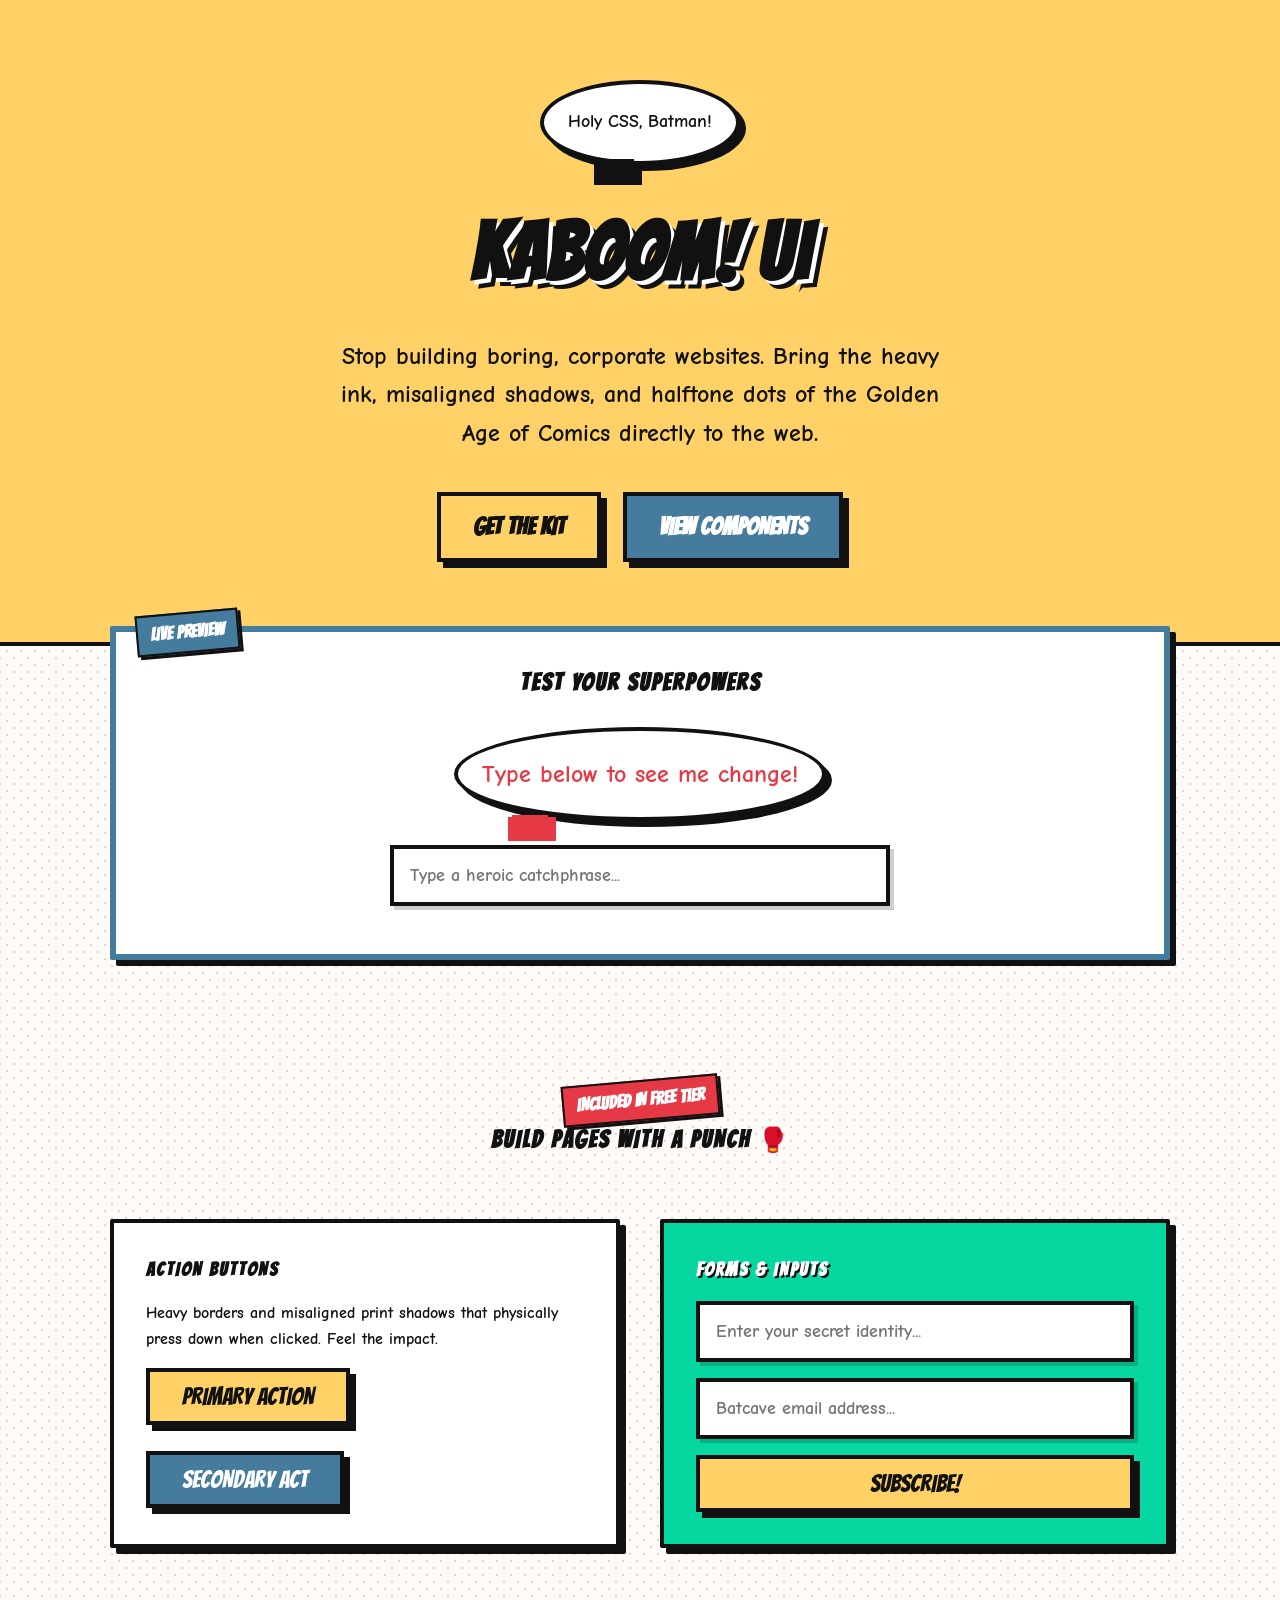
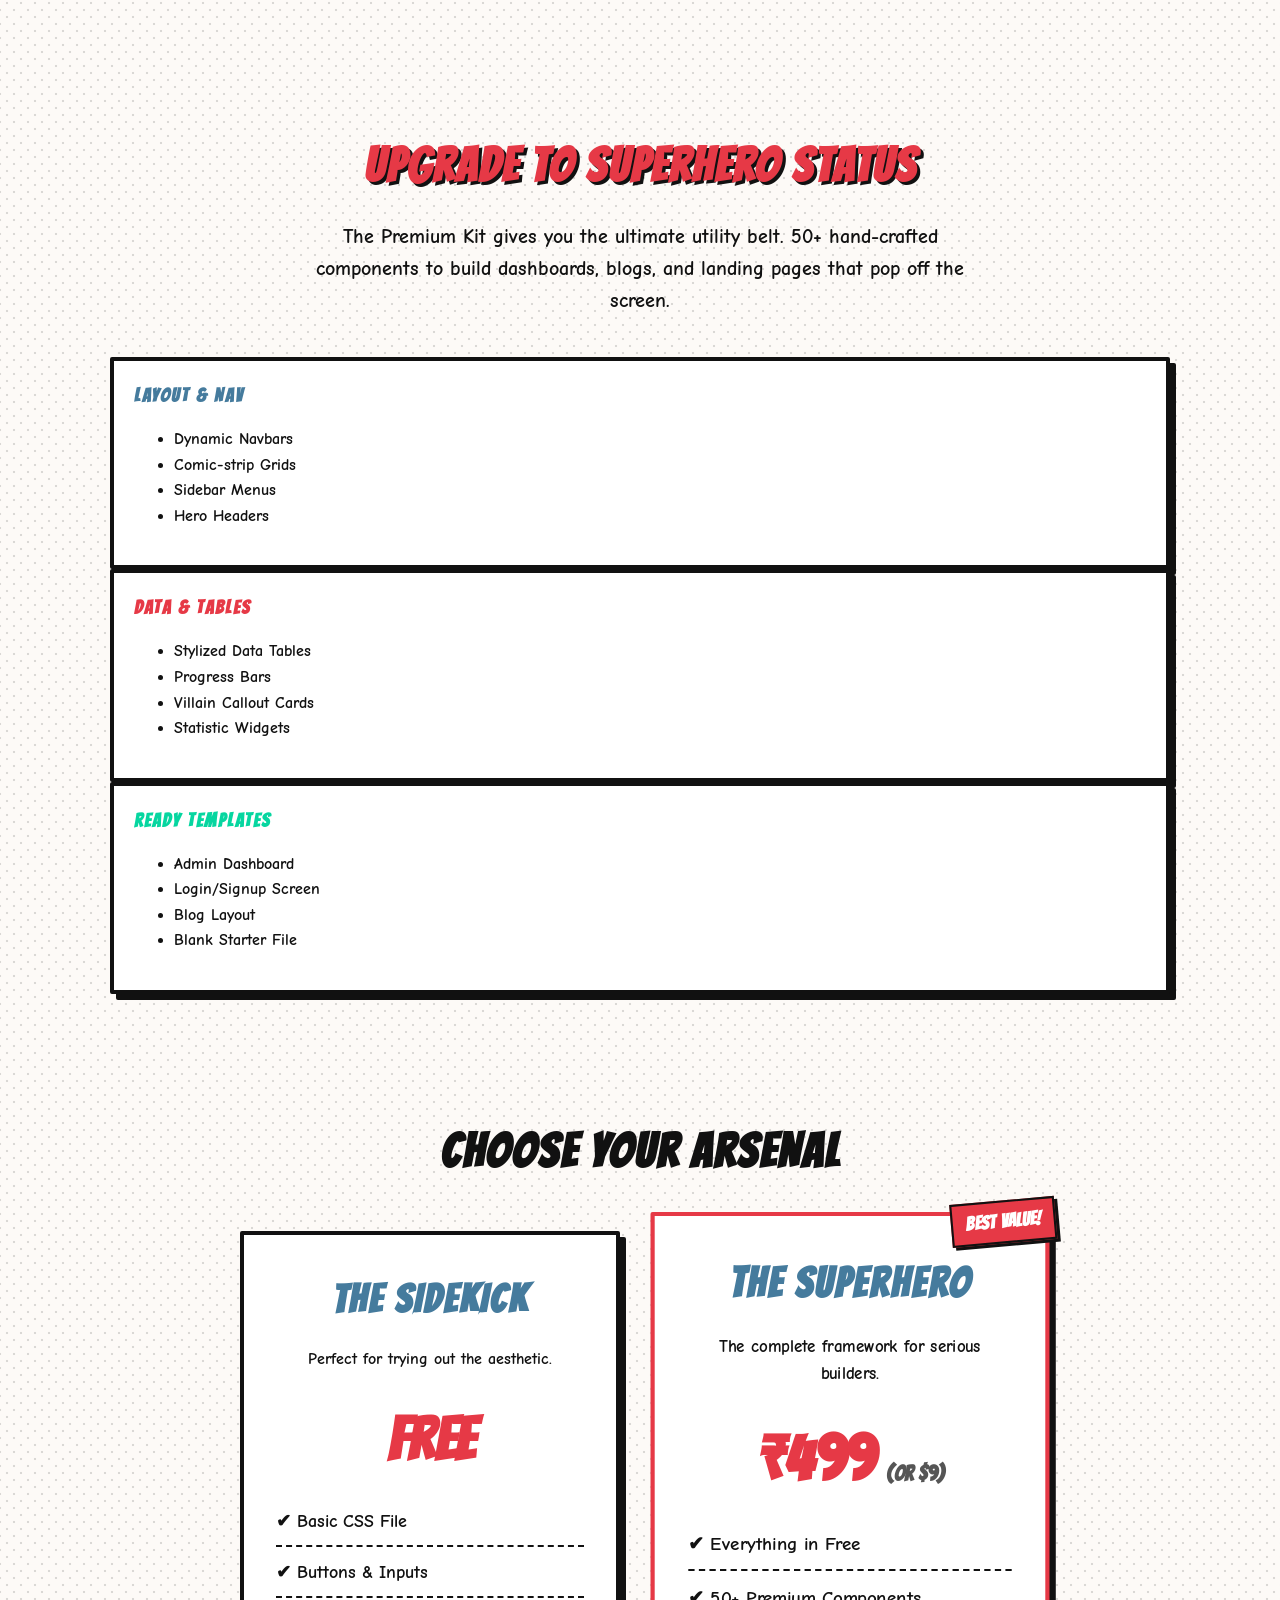
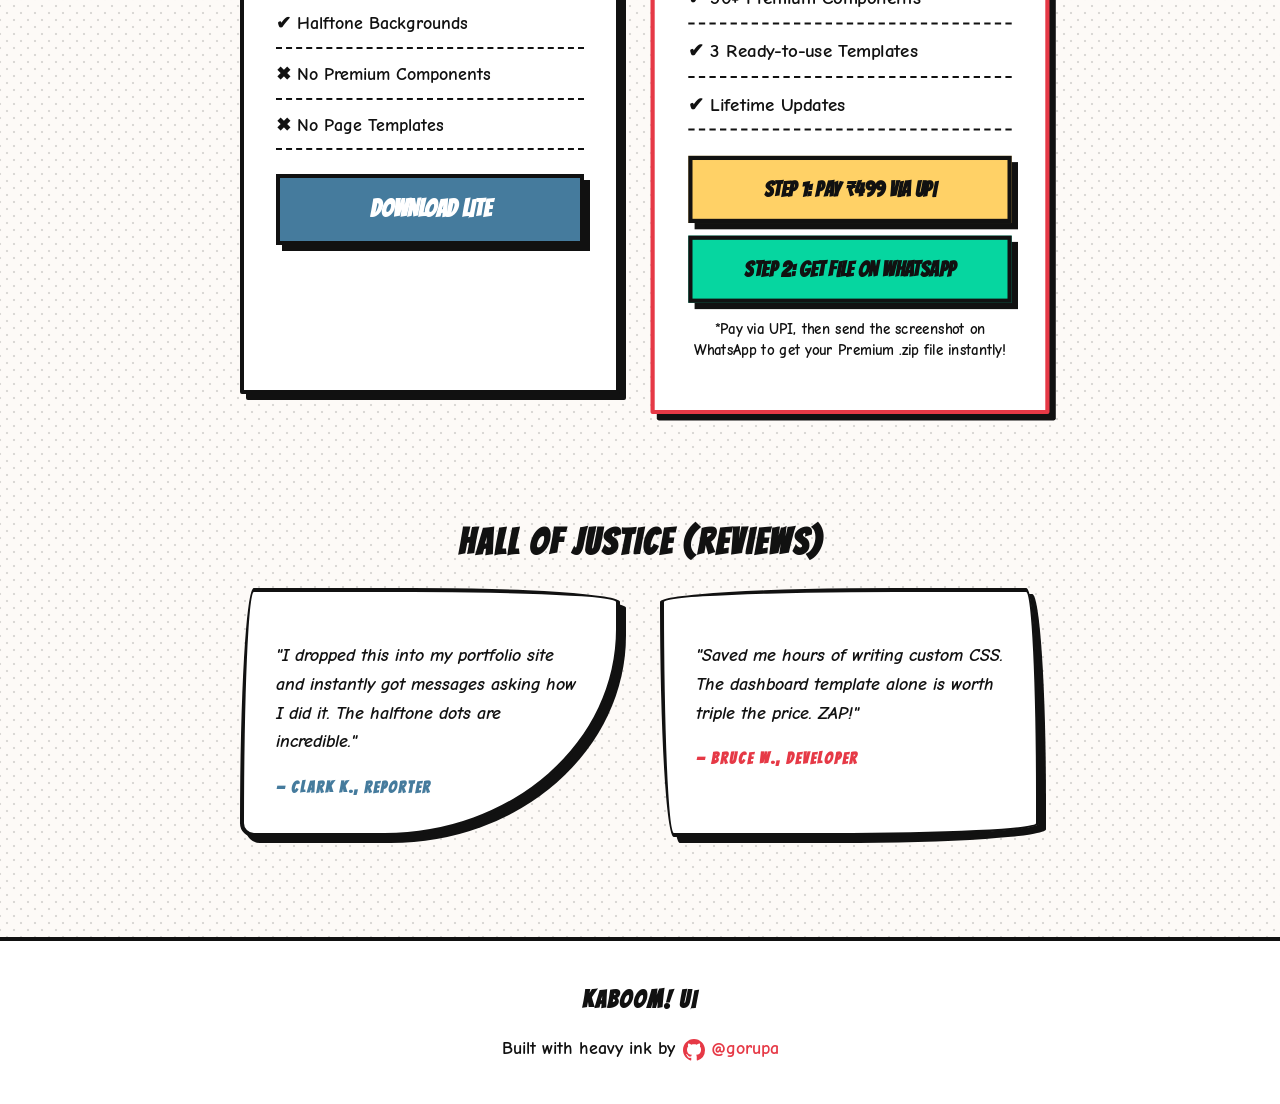
==== index.html @ 17ebb1ca "Update index.html" ====
<!DOCTYPE html>
<html lang="en">
<head>
    <meta charset="UTF-8">
    <meta name="viewport" content="width=device-width, initial-scale=1.0">
    <title>KABOOM! UI - Retro Comic CSS Framework</title>
    <link rel="stylesheet" href="css/comic-ui.css">
</head>
<body class="k-halftone">

    <header class="hero">
        <div class="k-speech-bubble">Holy CSS, Batman!</div>
        <h1>KABOOM! UI</h1>
        <p>Stop building boring, corporate websites. Bring the heavy ink, misaligned shadows, and halftone dots of the Golden Age of Comics directly to the web.</p>
        <a href="#pricing" class="k-btn">Get the Kit</a>
        <a href="#components" class="k-btn blue" style="margin-left: 16px;">View Components</a>
    </header>

    <div class="container" style="margin-top: -60px; position: relative; z-index: 10;">
        <div class="k-card" style="text-align: center; border-color: var(--k-blue); border-width: 6px;">
            <div class="k-badge" style="background: var(--k-blue); top: -20px; position: absolute; left: 20px;">LIVE PREVIEW</div>
            <h2 style="margin-bottom: 24px;">Test Your Superpowers</h2>
            
            <div style="max-width: 500px; margin: 0 auto;">
                <div class="k-speech-bubble" id="live-bubble" style="font-size: 24px; color: var(--k-red); transition: all 0.1s;">
                    Type below to see me change!
                </div>
                <input type="text" class="k-input" id="live-input" placeholder="Type a heroic catchphrase..." oninput="updateBubble()">
            </div>
        </div>
    </div>

    <div class="container" id="components">
        <div style="text-align: center; margin-bottom: 40px; margin-top: 40px;">
            <div class="k-badge">Included in Free Tier</div>
            <h2>Build Pages With a PUNCH 🥊</h2>
        </div>

        <div class="grid-2">
            <div class="k-card">
                <h3>Action Buttons</h3>
                <p>Heavy borders and misaligned print shadows that physically press down when clicked. Feel the impact.</p>
                <button class="k-btn" onclick="bamEffect()">Primary Action</button>
                <br><br>
                <button class="k-btn blue">Secondary Act</button>
            </div>

            <div class="k-card" style="background-color: var(--k-green);">
                <h3 style="color: #FFF; text-shadow: 2px 2px 0px var(--k-ink);">Forms & Inputs</h3>
                <input type="text" class="k-input" placeholder="Enter your secret identity...">
                <input type="email" class="k-input" placeholder="Batcave email address...">
                <button class="k-btn full">Subscribe!</button>
            </div>
        </div>
    </div>

    <div class="container" style="text-align: center; margin-top: 40px;">
        <h2 style="font-size: 48px; color: var(--k-red); text-shadow: 3px 3px 0px var(--k-ink);">Upgrade to Superhero Status</h2>
        <p style="font-size: 20px; max-width: 700px; margin: 0 auto 40px auto;">The Premium Kit gives you the ultimate utility belt. 50+ hand-crafted components to build dashboards, blogs, and landing pages that pop off the screen.</p>
        
        <div class="grid-3" style="text-align: left;">
            <div class="k-card" style="padding: 20px;">
                <h3 style="color: var(--k-blue);">Layout & Nav</h3>
                <ul class="feature-list">
                    <li>Dynamic Navbars</li>
                    <li>Comic-strip Grids</li>
                    <li>Sidebar Menus</li>
                    <li>Hero Headers</li>
                </ul>
            </div>
            <div class="k-card" style="padding: 20px;">
                <h3 style="color: var(--k-red);">Data & Tables</h3>
                <ul class="feature-list">
                    <li>Stylized Data Tables</li>
                    <li>Progress Bars</li>
                    <li>Villain Callout Cards</li>
                    <li>Statistic Widgets</li>
                </ul>
            </div>
            <div class="k-card" style="padding: 20px;">
                <h3 style="color: var(--k-green);">Ready Templates</h3>
                <ul class="feature-list">
                    <li>Admin Dashboard</li>
                    <li>Login/Signup Screen</li>
                    <li>Blog Layout</li>
                    <li>Blank Starter File</li>
                </ul>
            </div>
        </div>
    </div>

    <div class="container" id="pricing">
        <h2 style="text-align: center; font-size: 48px; margin-top: 40px;">Choose Your Arsenal</h2>
        
        <div class="grid-2" style="max-width: 800px; margin: 40px auto;">
            <div class="k-card pricing-card">
                <h2>The Sidekick</h2>
                <p>Perfect for trying out the aesthetic.</p>
                <div class="price">FREE</div>
                <ul style="margin-bottom: 24px;">
                    <li>✔ Basic CSS File</li>
                    <li>✔ Buttons & Inputs</li>
                    <li>✔ Halftone Backgrounds</li>
                    <li>✖ No Premium Components</li>
                    <li>✖ No Page Templates</li>
                </ul>
                <a href="https://github.com/Gorupa/kaboom-ui-kit" target="_blank" class="k-btn blue full" style="text-decoration: none;">Download Lite</a>
            </div>

            <div class="k-card pricing-card" style="transform: scale(1.05); border-color: var(--k-red);">
                <div class="k-badge" style="position: absolute; top: -15px; right: -10px;">BEST VALUE!</div>
                <h2>The Superhero</h2>
                <p>The complete framework for serious builders.</p>
                <div class="price">₹499 <span style="font-size: 20px; color: #555;">(or $9)</span></div>
                <ul style="margin-bottom: 24px;">
                    <li>✔ Everything in Free</li>
                    <li>✔ 50+ Premium Components</li>
                    <li>✔ 3 Ready-to-use Templates</li>
                    <li>✔ Lifetime Updates</li>
                </ul>
                
                <a href="upi://pay?pa=gauravkalal@ybl&pn=Gaurav&cu=INR&am=499&tn=KABOOM%20UI%20Premium" class="k-btn full" style="text-decoration: none; display: inline-block; font-size: 20px; margin-bottom: 12px;">Step 1: Pay ₹499 via UPI</a>
                
                <a href="https://wa.me/917339992788?text=Hey%20Gaurav!%20%F0%9F%92%A5%20I%20just%20paid%20%E2%82%B9499%20via%20UPI%20for%20the%20KABOOM!%20Premium%20Kit.%20Here%20is%20my%20screenshot%3A" target="_blank" class="k-btn full" style="background-color: var(--k-green); text-decoration: none; display: inline-block; font-size: 20px;">Step 2: Get File on WhatsApp</a>
                
                <p style="font-size: 14px; margin-top: 16px; color: var(--k-ink); font-weight: bold; line-height: 1.4;">*Pay via UPI, then send the screenshot on WhatsApp to get your Premium .zip file instantly!</p>
            </div>
        </div>
    </div>

    <div class="container" style="text-align: center; margin-bottom: 60px;">
        <h2 style="font-size: 36px;">Hall of Justice (Reviews)</h2>
        <div class="grid-2" style="max-width: 800px; margin: 0 auto; text-align: left;">
            <div class="k-card" style="border-radius: 15px 225px 255px 15px/255px 15px 225px 15px;">
                <p style="font-size: 18px; font-style: italic;">"I dropped this into my portfolio site and instantly got messages asking how I did it. The halftone dots are incredible."</p>
                <h4 style="margin: 0; color: var(--k-blue);">— Clark K., Reporter</h4>
            </div>
            <div class="k-card" style="border-radius: 255px 15px 225px 15px/15px 225px 15px 255px;">
                <p style="font-size: 18px; font-style: italic;">"Saved me hours of writing custom CSS. The dashboard template alone is worth triple the price. ZAP!"</p>
                <h4 style="margin: 0; color: var(--k-red);">— Bruce W., Developer</h4>
            </div>
        </div>
    </div>

    <footer style="text-align: center; padding: 40px; border-top: var(--k-stroke); background: #FFF;">
        <h2>KABOOM! UI</h2>
        <p style="display: flex; align-items: center; justify-content: center; gap: 8px; font-size: 18px; margin: 0;">
            Built with heavy ink by 
            <a href="https://github.com/gorupa" target="_blank" style="color: var(--k-red); display: flex; align-items: center; gap: 6px; text-decoration: none; font-weight: 700;">
                <svg height="22" width="22" viewBox="0 0 16 16" fill="currentColor"><path d="M8 0C3.58 0 0 3.58 0 8c0 3.54 2.29 6.53 5.47 7.59.4.07.55-.17.55-.38 0-.19-.01-.82-.01-1.49-2.01.37-2.53-.49-2.69-.94-.09-.23-.48-.94-.82-1.13-.28-.15-.68-.52-.01-.53.63-.01 1.08.58 1.23.82.72 1.21 1.87.87 2.33.66.07-.52.28-.87.51-1.07-1.78-.2-3.64-.89-3.64-3.95 0-.87.31-1.59.82-2.15-.08-.2-.36-1.02.08-2.12 0 0 .67-.21 2.2.82.64-.18 1.32-.27 2-.27.68 0 1.36.09 2 .27 1.53-1.04 2.2-.82 2.2-.82.44 1.1.16 1.92.08 2.12.51.56.82 1.27.82 2.15 0 3.07-1.87 3.75-3.65 3.95.29.25.54.73.54 1.48 0 1.07-.01 1.93-.01 2.2 0 .21.15.46.55.38A8.013 8.013 0 0016 8c0-4.42-3.58-8-8-8z"></path></svg>
                @gorupa
            </a>
        </p>
    </footer>

    <script src="js/script.js"></script>
</body>
</html>
---- css/comic-ui.css ----
/* =========================================
   KABOOM! UI - Free Public Version
   ========================================= */

@import url('https://fonts.googleapis.com/css2?family=Bangers&family=Comic+Neue:wght@400;700&display=swap');

:root {
    --k-paper: #FDFBF7;      
    --k-ink: #111111;        
    --k-red: #E63946;        
    --k-yellow: #FFD166;     
    --k-blue: #457B9D;       
    --k-green: #06D6A0;      
    --k-white: #FFFFFF;
    
    --k-stroke: 4px solid var(--k-ink);
    --k-shadow: 6px 6px 0px var(--k-ink);
    --k-shadow-hover: 2px 2px 0px var(--k-ink);
}

* { box-sizing: border-box; }

body {
    margin: 0;
    background-color: var(--k-paper);
    color: var(--k-ink);
    font-family: 'Comic Neue', cursive;
    font-weight: 700;
    line-height: 1.6;
    overflow-x: hidden;
}

h1, h2, h3, h4 {
    font-family: 'Bangers', cursive;
    letter-spacing: 2px;
    margin: 0 0 16px 0;
    text-transform: uppercase;
}

/* --- THE HALFTONE DOT BACKGROUND --- */
.k-halftone {
    background-image: radial-gradient(var(--k-ink) 15%, transparent 16%), radial-gradient(var(--k-ink) 15%, transparent 16%);
    background-size: 14px 14px;
    background-position: 0 0, 7px 7px;
    position: relative;
    z-index: 1;
}
.k-halftone::before {
    content: ''; position: absolute; top: 0; left: 0; right: 0; bottom: 0;
    background: var(--k-paper); opacity: 0.85; z-index: -1;
}

/* --- FREE COMPONENTS --- */

.k-card {
    background-color: var(--k-white);
    border: var(--k-stroke);
    box-shadow: var(--k-shadow);
    padding: 32px;
    border-radius: 2px;
    position: relative;
    transition: transform 0.2s ease, box-shadow 0.2s ease;
}

.k-btn {
    display: inline-block;
    background-color: var(--k-yellow);
    color: var(--k-ink);
    border: var(--k-stroke);
    box-shadow: var(--k-shadow);
    padding: 12px 32px;
    font-family: 'Bangers', cursive;
    font-size: 24px;
    text-decoration: none;
    text-transform: uppercase;
    cursor: pointer;
    transition: all 0.1s ease;
}
.k-btn:hover { background-color: var(--k-red); color: var(--k-white); }
.k-btn:active { transform: translate(4px, 4px); box-shadow: var(--k-shadow-hover); }

.k-btn.blue { background-color: var(--k-blue); color: var(--k-white); }
.k-btn.blue:hover { background-color: var(--k-ink); }
.k-btn.full { width: 100%; text-align: center; }

.k-speech-bubble {
    position: relative;
    background: var(--k-white);
    border: var(--k-stroke);
    padding: 24px;
    border-radius: 50%;
    text-align: center;
    box-shadow: var(--k-shadow);
    font-size: 18px;
    display: inline-block;
    margin-bottom: 24px;
}
.k-speech-bubble::after {
    content: ''; position: absolute; bottom: -24px; left: 50px;
    border-width: 24px 24px 0; border-style: solid;
    border-color: var(--k-ink) transparent display; display: block; width: 0;
}
.k-speech-bubble::before {
    content: ''; position: absolute; bottom: -16px; left: 54px;
    border-width: 18px 18px 0; border-style: solid;
    border-color: var(--k-white) transparent display; display: block; width: 0; z-index: 1;
}

.k-input {
    width: 100%;
    padding: 16px;
    background-color: var(--k-white);
    border: var(--k-stroke);
    box-shadow: 4px 4px 0px rgba(17, 17, 17, 0.2);
    font-family: 'Comic Neue', cursive;
    font-size: 18px;
    font-weight: 700;
    outline: none;
    transition: box-shadow 0.2s, background-color 0.2s;
    margin-bottom: 16px;
}
.k-input:focus {
    box-shadow: var(--k-shadow);
    background-color: rgba(255, 209, 102, 0.1);
}

.k-badge {
    background: var(--k-red);
    color: var(--k-white);
    font-family: 'Bangers', cursive;
    padding: 4px 12px;
    font-size: 18px;
    border: 2px solid var(--k-ink);
    transform: rotate(-5deg);
    display: inline-block;
    box-shadow: 3px 3px 0px var(--k-ink);
}

/* --- LANDING PAGE LAYOUT --- */
.container { max-width: 1100px; margin: 0 auto; padding: 40px 20px; }

header.hero {
    text-align: center;
    padding: 80px 20px;
    border-bottom: var(--k-stroke);
    background-color: var(--k-yellow);
}
.hero h1 { font-size: 80px; margin-bottom: 0; text-shadow: 4px 4px 0px var(--k-white), 8px 8px 0px var(--k-ink); }
.hero p { font-size: 24px; max-width: 600px; margin: 20px auto 40px auto; }

.grid-2 { display: grid; grid-template-columns: 1fr 1fr; gap: 40px; margin: 60px 0; }

.pricing-card { text-align: center; background: var(--k-white); }
.pricing-card h2 { font-size: 40px; color: var(--k-blue); }
.pricing-card .price { font-family: 'Bangers', cursive; font-size: 60px; margin: 20px 0; color: var(--k-red); }
.pricing-card ul { list-style: none; padding: 0; margin: 0 0 30px 0; text-align: left; }
.pricing-card li { margin-bottom: 12px; font-size: 18px; border-bottom: 2px dashed var(--k-ink); padding-bottom: 8px; }

@media (max-width: 800px) {
    .grid-2 { grid-template-columns: 1fr; }
    .hero h1 { font-size: 60px; text-shadow: 3px 3px 0px var(--k-white), 6px 6px 0px var(--k-ink); }
}
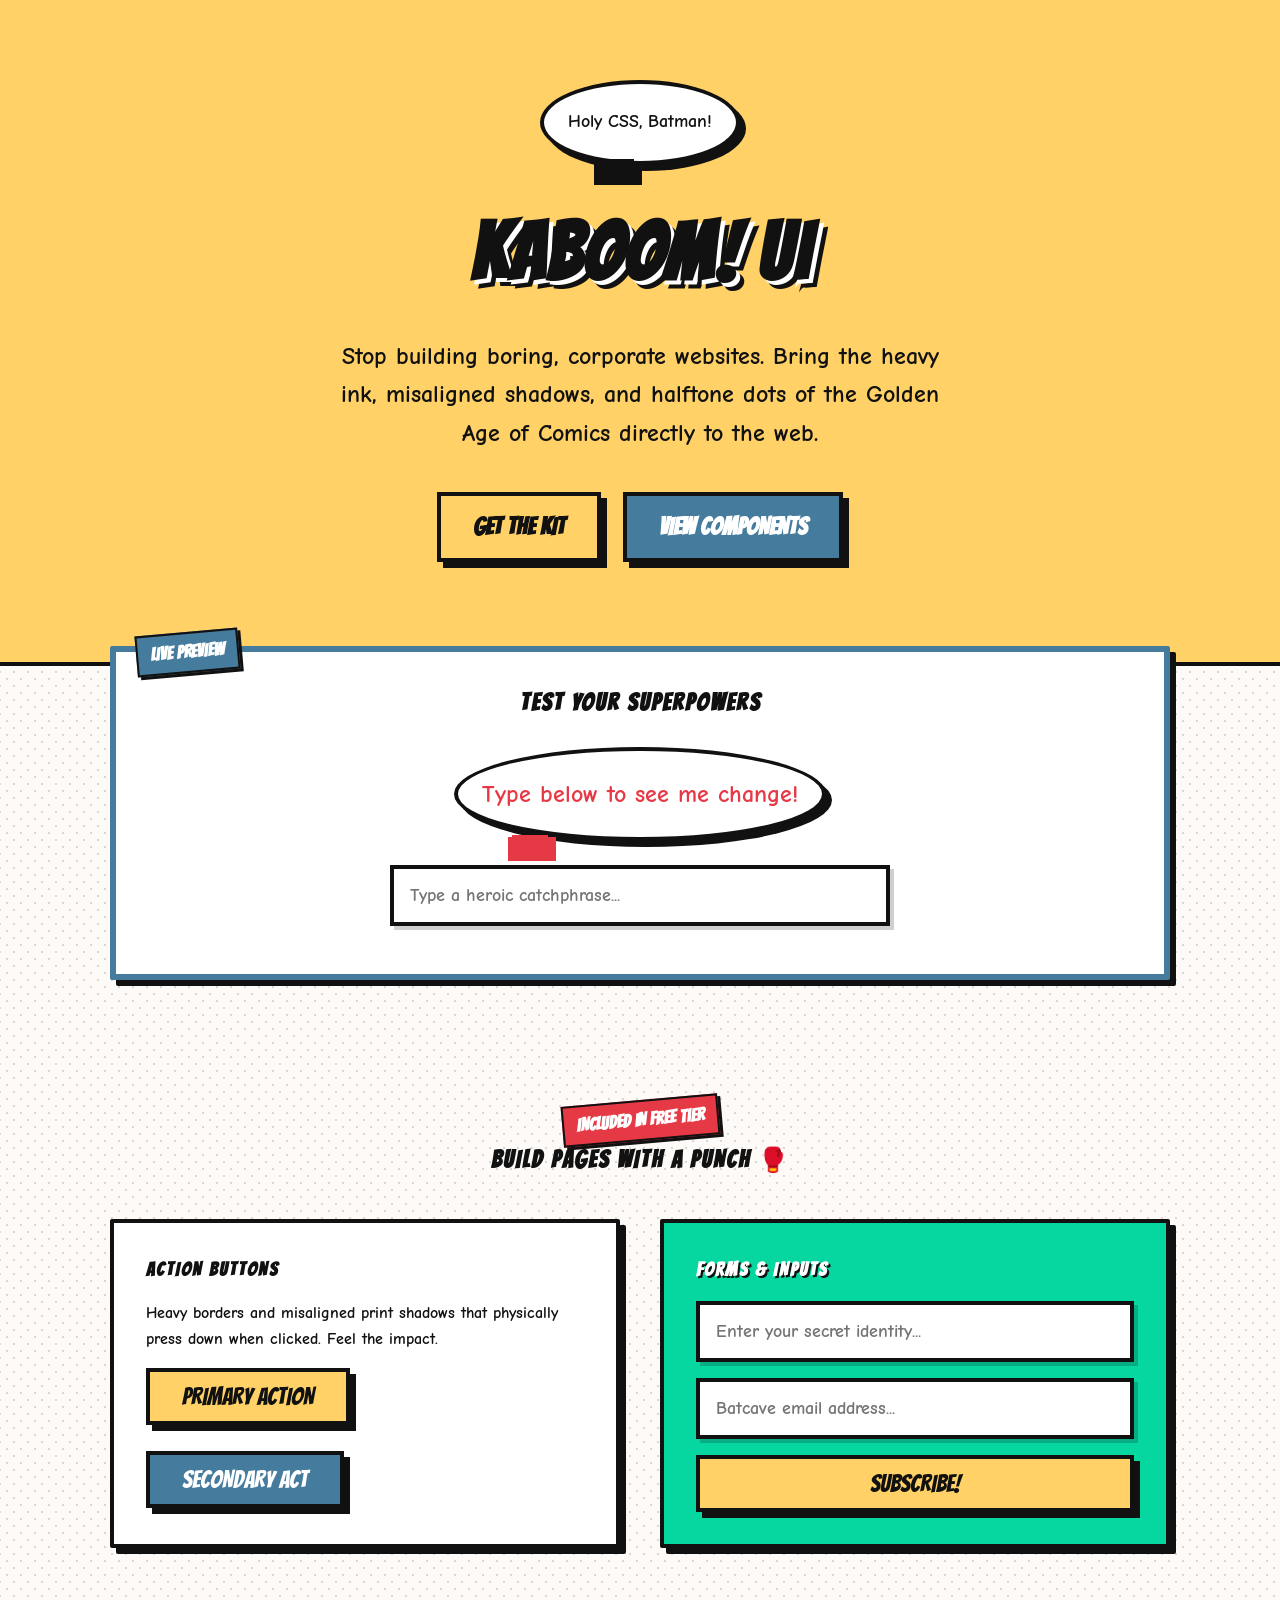
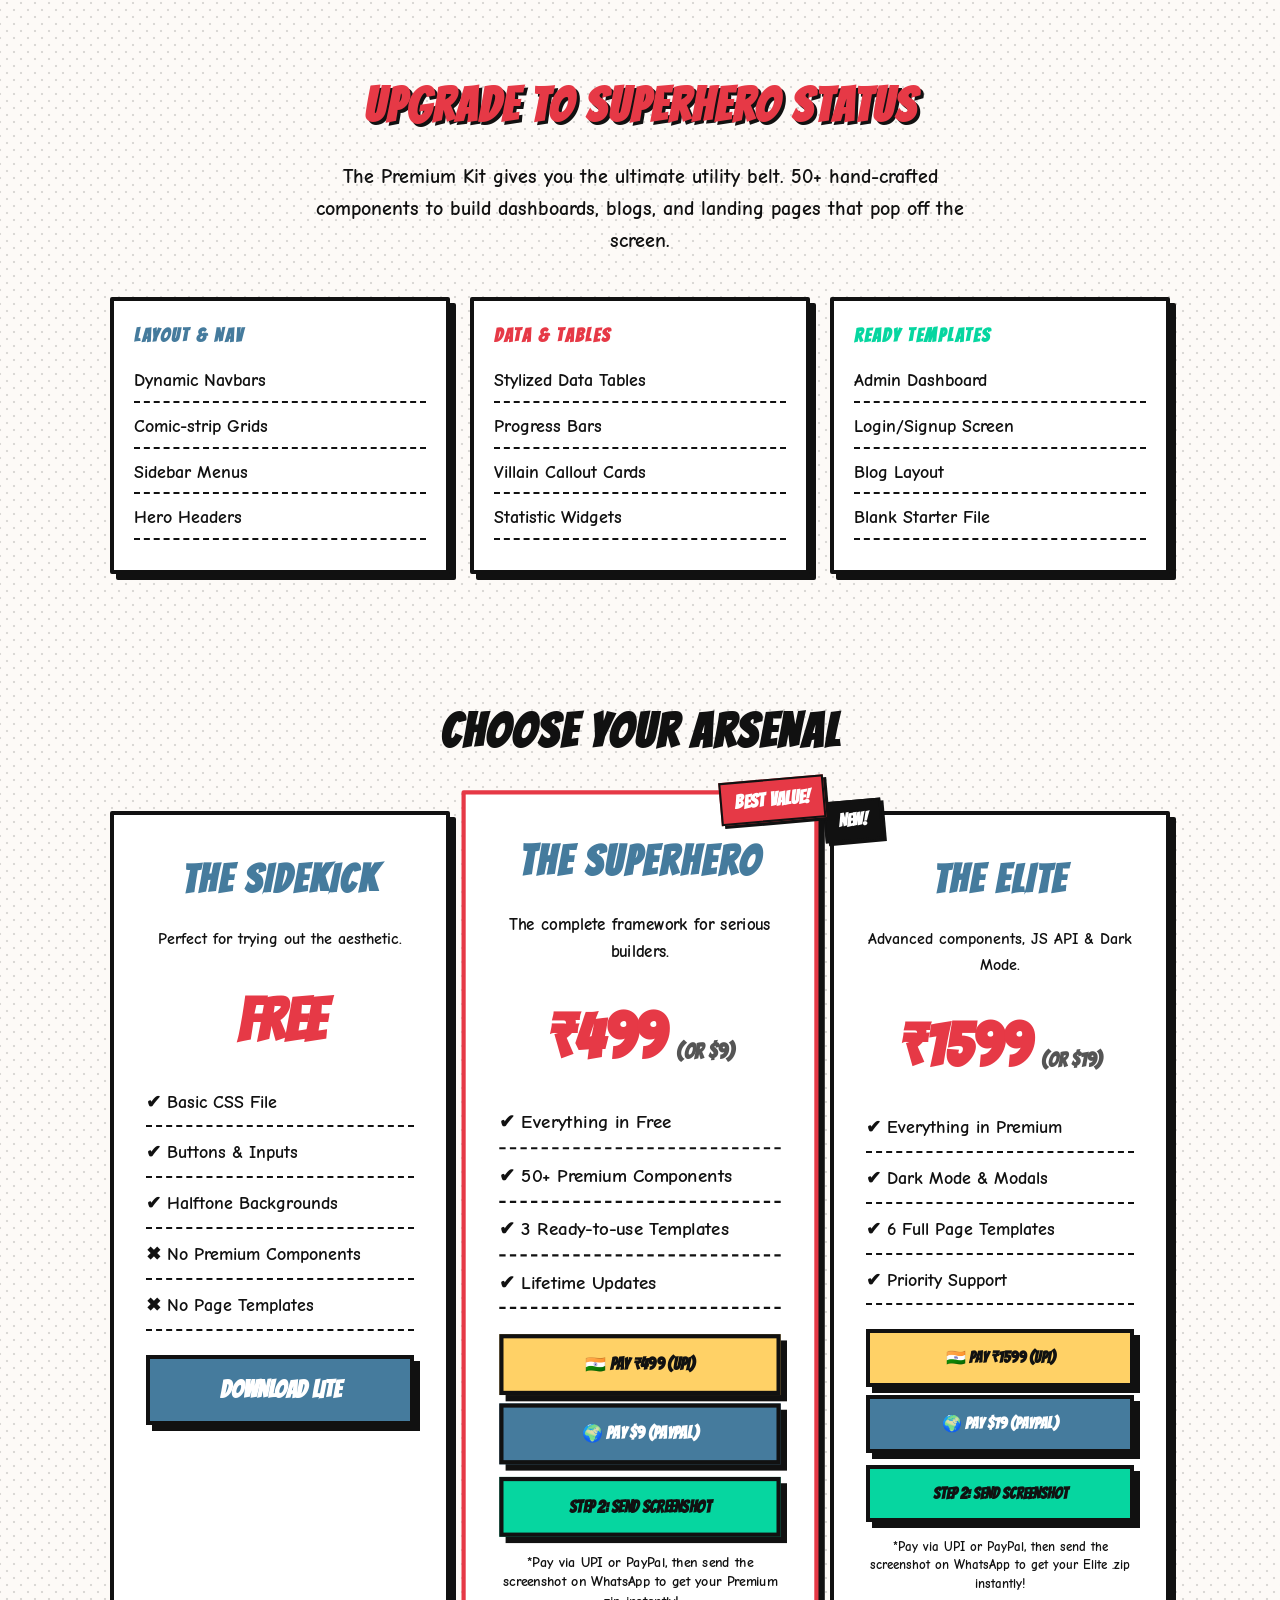
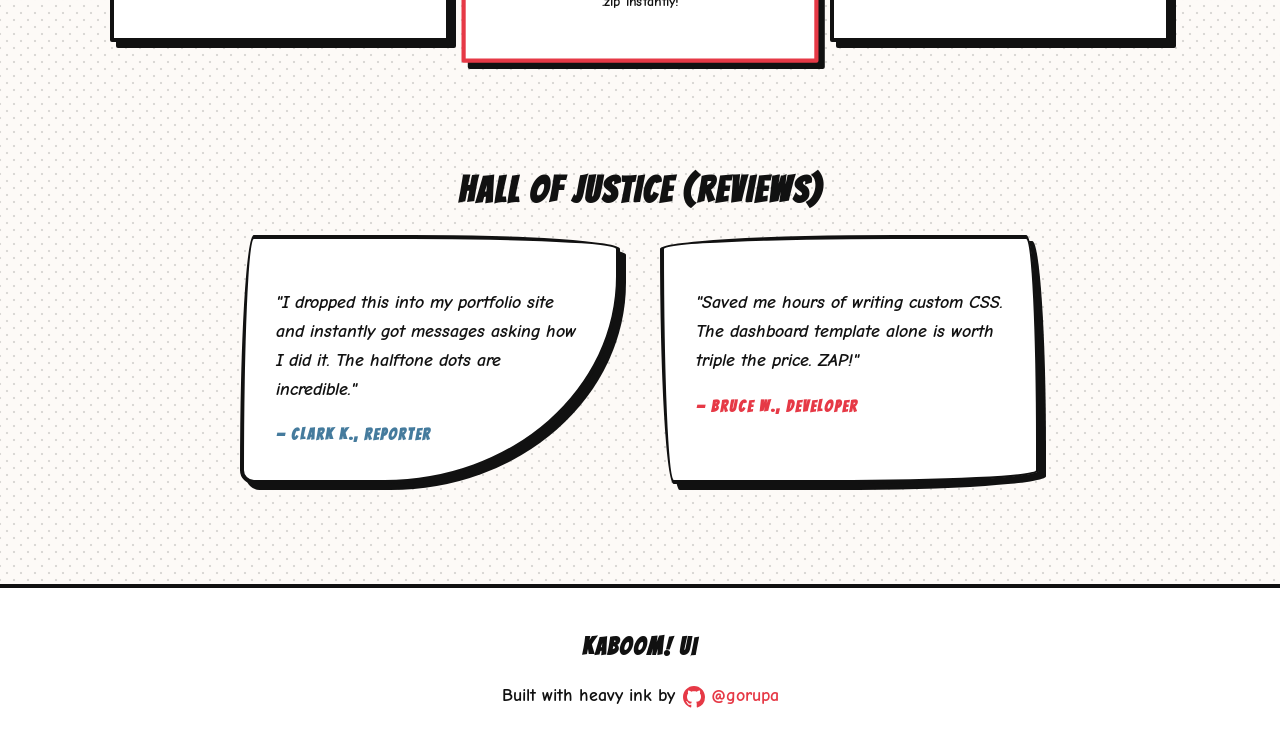
==== commit 1558c438: "Update index.html" ====
--- a/index.html
+++ b/index.html
@@ -92,7 +92,8 @@
     <div class="container" id="pricing">
         <h2 style="text-align: center; font-size: 48px; margin-top: 40px;">Choose Your Arsenal</h2>
         
-        <div class="grid-2" style="max-width: 800px; margin: 40px auto;">
+        <div class="grid-3" style="max-width: 1100px; margin: 40px auto;">
+            
             <div class="k-card pricing-card">
                 <h2>The Sidekick</h2>
                 <p>Perfect for trying out the aesthetic.</p>
@@ -107,7 +108,7 @@
                 <a href="https://github.com/Gorupa/kaboom-ui-kit" target="_blank" class="k-btn blue full" style="text-decoration: none;">Download Lite</a>
             </div>
 
-            <div class="k-card pricing-card" style="transform: scale(1.05); border-color: var(--k-red);">
+            <div class="k-card pricing-card" style="transform: scale(1.05); border-color: var(--k-red); z-index: 2;">
                 <div class="k-badge" style="position: absolute; top: -15px; right: -10px;">BEST VALUE!</div>
                 <h2>The Superhero</h2>
                 <p>The complete framework for serious builders.</p>
@@ -119,12 +120,36 @@
                     <li>✔ Lifetime Updates</li>
                 </ul>
                 
-                <a href="upi://pay?pa=gauravkalal@ybl&pn=Gaurav&cu=INR&am=499&tn=KABOOM%20UI%20Premium" class="k-btn full" style="text-decoration: none; display: inline-block; font-size: 20px; margin-bottom: 12px;">Step 1: Pay ₹499 via UPI</a>
+                <a href="upi://pay?pa=gauravkalal@ybl&pn=Gaurav&cu=INR&am=499&tn=KABOOM%20UI%20Premium" class="k-btn full" style="text-decoration: none; display: inline-block; font-size: 16px; margin-bottom: 8px;">🇮🇳 Pay ₹499 (UPI)</a>
                 
-                <a href="https://wa.me/917339992788?text=Hey%20Gaurav!%20%F0%9F%92%A5%20I%20just%20paid%20%E2%82%B9499%20via%20UPI%20for%20the%20KABOOM!%20Premium%20Kit.%20Here%20is%20my%20screenshot%3A" target="_blank" class="k-btn full" style="background-color: var(--k-green); text-decoration: none; display: inline-block; font-size: 20px;">Step 2: Get File on WhatsApp</a>
+                <a href="https://paypal.me/GKalal163/9" target="_blank" class="k-btn full" style="background-color: var(--k-blue); color: var(--k-white); text-decoration: none; display: inline-block; font-size: 16px; margin-bottom: 12px;">🌍 Pay $9 (PayPal)</a>
                 
-                <p style="font-size: 14px; margin-top: 16px; color: var(--k-ink); font-weight: bold; line-height: 1.4;">*Pay via UPI, then send the screenshot on WhatsApp to get your Premium .zip file instantly!</p>
+                <a href="https://wa.me/917339992788?text=Hey%20Gaurav!%20%F0%9F%92%A5%20I%20just%20paid%20for%20the%20KABOOM!%20Premium%20Kit.%20Here%20is%20my%20screenshot%3A" target="_blank" class="k-btn full" style="background-color: var(--k-green); text-decoration: none; display: inline-block; font-size: 16px;">Step 2: Send Screenshot</a>
+                
+                <p style="font-size: 13px; margin-top: 16px; color: var(--k-ink); font-weight: bold; line-height: 1.4;">*Pay via UPI or PayPal, then send the screenshot on WhatsApp to get your Premium .zip instantly!</p>
             </div>
+
+            <div class="k-card pricing-card" style="border-color: var(--k-ink);">
+                <div class="k-badge" style="position: absolute; top: -15px; left: -10px; background: var(--k-ink); color: var(--k-white);">NEW!</div>
+                <h2>The Elite</h2>
+                <p>Advanced components, JS API & Dark Mode.</p>
+                <div class="price">₹1599 <span style="font-size: 20px; color: #555;">(or $19)</span></div>
+                <ul style="margin-bottom: 24px;">
+                    <li>✔ Everything in Premium</li>
+                    <li>✔ Dark Mode & Modals</li>
+                    <li>✔ 6 Full Page Templates</li>
+                    <li>✔ Priority Support</li>
+                </ul>
+                
+                <a href="upi://pay?pa=gauravkalal@ybl&pn=Gaurav&cu=INR&am=1599&tn=KABOOM%20UI%20Elite" class="k-btn full" style="text-decoration: none; display: inline-block; font-size: 16px; margin-bottom: 8px;">🇮🇳 Pay ₹1599 (UPI)</a>
+                
+                <a href="https://paypal.me/GKalal163/19" target="_blank" class="k-btn full" style="background-color: var(--k-blue); color: var(--k-white); text-decoration: none; display: inline-block; font-size: 16px; margin-bottom: 12px;">🌍 Pay $19 (PayPal)</a>
+                
+                <a href="https://wa.me/917339992788?text=Hey%20Gaurav!%20%F0%9F%92%A5%20I%20just%20paid%20for%20the%20KABOOM!%20Elite%20Kit.%20Here%20is%20my%20screenshot%3A" target="_blank" class="k-btn full" style="background-color: var(--k-green); text-decoration: none; display: inline-block; font-size: 16px;">Step 2: Send Screenshot</a>
+                
+                <p style="font-size: 13px; margin-top: 16px; color: var(--k-ink); font-weight: bold; line-height: 1.4;">*Pay via UPI or PayPal, then send the screenshot on WhatsApp to get your Elite .zip instantly!</p>
+            </div>
+            
         </div>
     </div>
 
--- a/css/comic-ui.css
+++ b/css/comic-ui.css
@@ -1,7 +1,3 @@
-/* =========================================
-   KABOOM! UI - Free Public Version
-   ========================================= */
-
 @import url('https://fonts.googleapis.com/css2?family=Bangers&family=Comic+Neue:wght@400;700&display=swap');
 
 :root {
@@ -37,7 +33,6 @@
     text-transform: uppercase;
 }
 
-/* --- THE HALFTONE DOT BACKGROUND --- */
 .k-halftone {
     background-image: radial-gradient(var(--k-ink) 15%, transparent 16%), radial-gradient(var(--k-ink) 15%, transparent 16%);
     background-size: 14px 14px;
@@ -49,8 +44,6 @@
     content: ''; position: absolute; top: 0; left: 0; right: 0; bottom: 0;
     background: var(--k-paper); opacity: 0.85; z-index: -1;
 }
-
-/* --- FREE COMPONENTS --- */
 
 .k-card {
     background-color: var(--k-white);
@@ -78,7 +71,6 @@
 }
 .k-btn:hover { background-color: var(--k-red); color: var(--k-white); }
 .k-btn:active { transform: translate(4px, 4px); box-shadow: var(--k-shadow-hover); }
-
 .k-btn.blue { background-color: var(--k-blue); color: var(--k-white); }
 .k-btn.blue:hover { background-color: var(--k-ink); }
 .k-btn.full { width: 100%; text-align: center; }
@@ -119,36 +111,23 @@
     transition: box-shadow 0.2s, background-color 0.2s;
     margin-bottom: 16px;
 }
-.k-input:focus {
-    box-shadow: var(--k-shadow);
-    background-color: rgba(255, 209, 102, 0.1);
+.k-input:focus { box-shadow: var(--k-shadow); background-color: rgba(255, 209, 102, 0.1); }
+
+.k-badge {
+    background: var(--k-red); color: var(--k-white); font-family: 'Bangers', cursive;
+    padding: 4px 12px; font-size: 18px; border: 2px solid var(--k-ink);
+    transform: rotate(-5deg); display: inline-block; box-shadow: 3px 3px 0px var(--k-ink);
 }
 
-.k-badge {
-    background: var(--k-red);
-    color: var(--k-white);
-    font-family: 'Bangers', cursive;
-    padding: 4px 12px;
-    font-size: 18px;
-    border: 2px solid var(--k-ink);
-    transform: rotate(-5deg);
-    display: inline-block;
-    box-shadow: 3px 3px 0px var(--k-ink);
-}
-
-/* --- LANDING PAGE LAYOUT --- */
 .container { max-width: 1100px; margin: 0 auto; padding: 40px 20px; }
-
-header.hero {
-    text-align: center;
-    padding: 80px 20px;
-    border-bottom: var(--k-stroke);
-    background-color: var(--k-yellow);
-}
+header.hero { text-align: center; padding: 80px 20px 100px 20px; border-bottom: var(--k-stroke); background-color: var(--k-yellow); }
 .hero h1 { font-size: 80px; margin-bottom: 0; text-shadow: 4px 4px 0px var(--k-white), 8px 8px 0px var(--k-ink); }
 .hero p { font-size: 24px; max-width: 600px; margin: 20px auto 40px auto; }
 
-.grid-2 { display: grid; grid-template-columns: 1fr 1fr; gap: 40px; margin: 60px 0; }
+.grid-2 { display: grid; grid-template-columns: 1fr 1fr; gap: 40px; }
+.grid-3 { display: grid; grid-template-columns: repeat(3, 1fr); gap: 20px; }
+.feature-list { list-style: none; padding: 0; margin: 0; font-size: 18px; }
+.feature-list li { margin-bottom: 10px; border-bottom: 2px dashed var(--k-ink); padding-bottom: 5px; }
 
 .pricing-card { text-align: center; background: var(--k-white); }
 .pricing-card h2 { font-size: 40px; color: var(--k-blue); }
@@ -157,6 +136,6 @@
 .pricing-card li { margin-bottom: 12px; font-size: 18px; border-bottom: 2px dashed var(--k-ink); padding-bottom: 8px; }
 
 @media (max-width: 800px) {
-    .grid-2 { grid-template-columns: 1fr; }
+    .grid-2, .grid-3 { grid-template-columns: 1fr; }
     .hero h1 { font-size: 60px; text-shadow: 3px 3px 0px var(--k-white), 6px 6px 0px var(--k-ink); }
 }
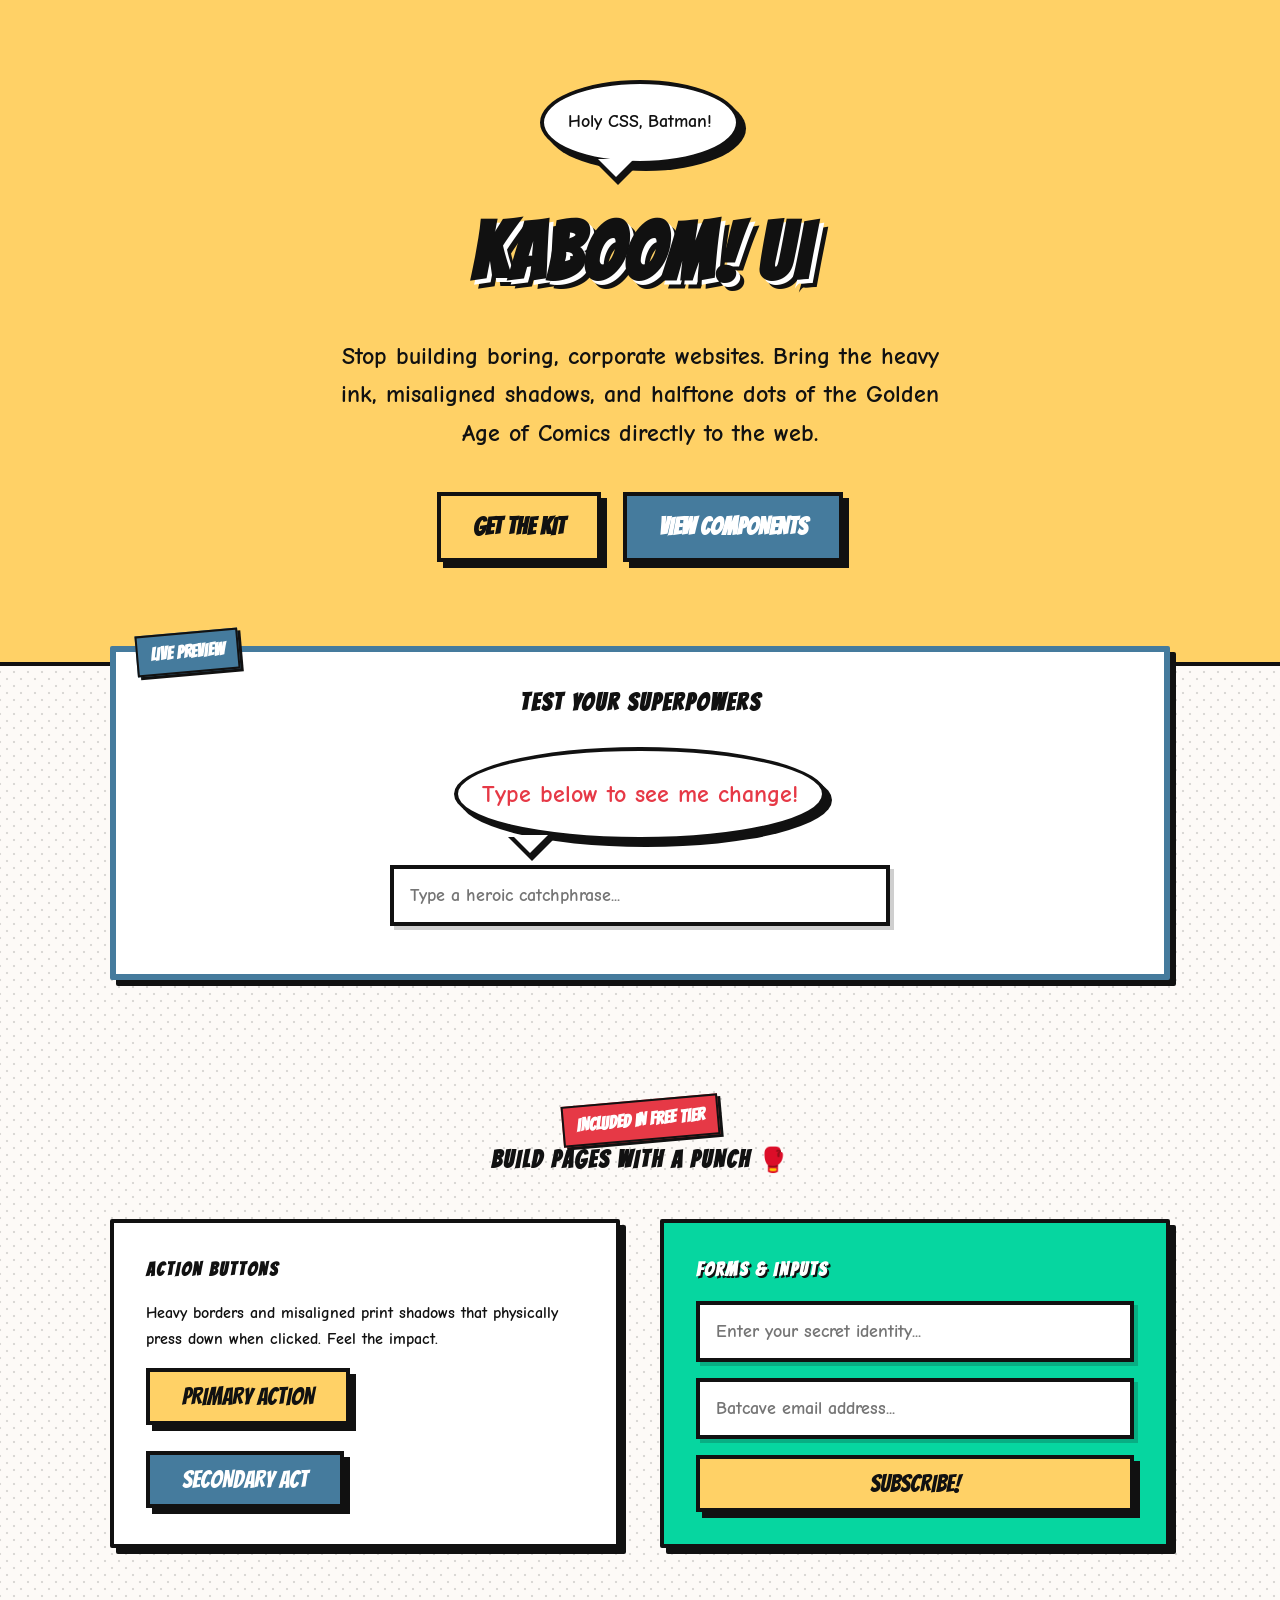
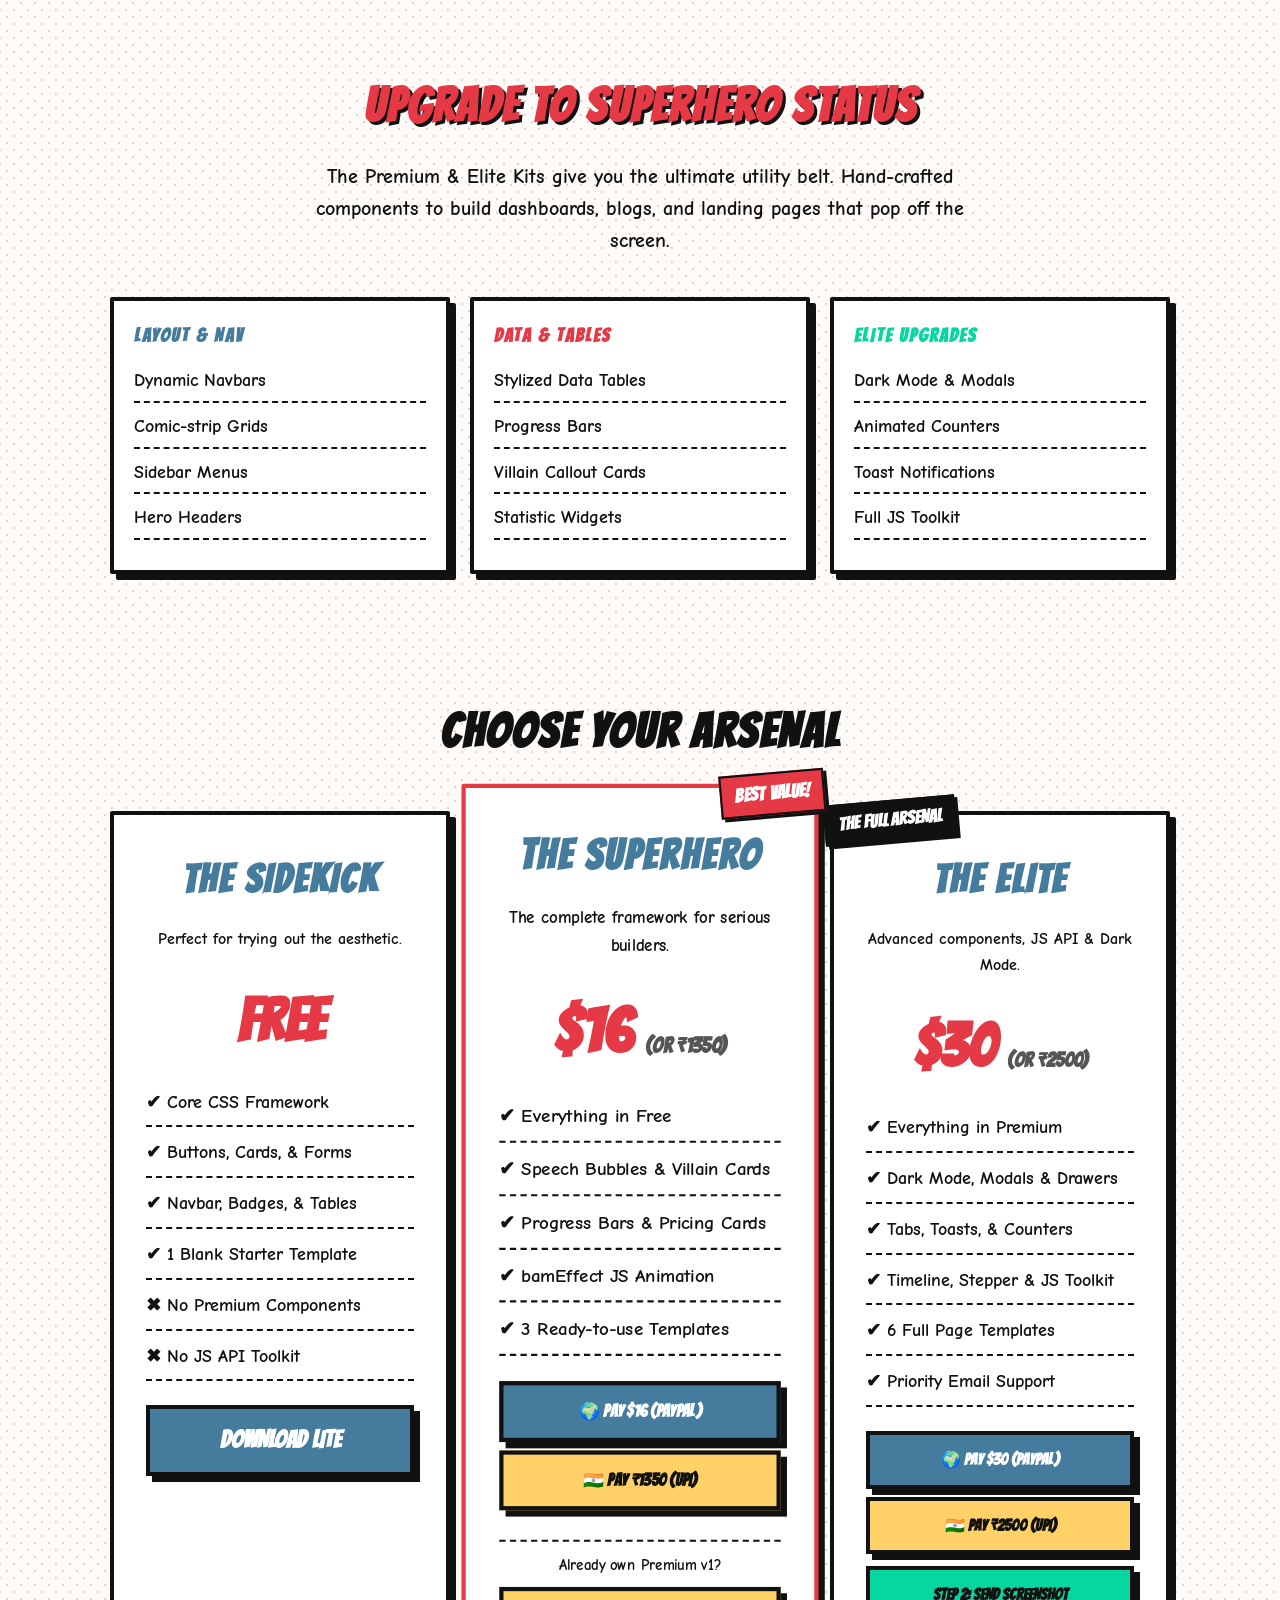
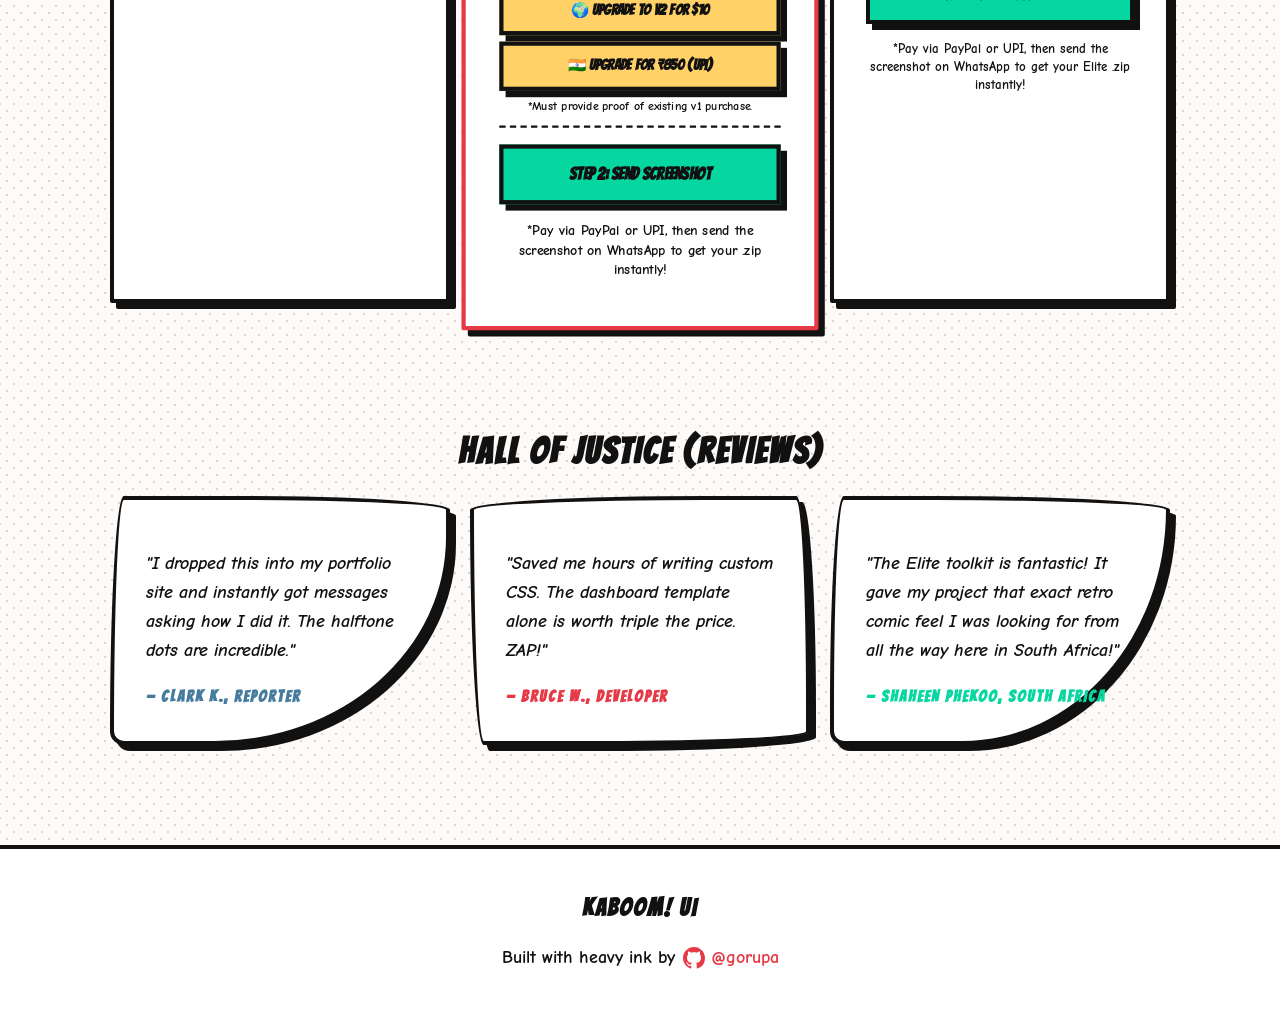
==== commit ccc0ed6f: "Update index.html" ====
--- a/index.html
+++ b/index.html
@@ -56,7 +56,7 @@
 
     <div class="container" style="text-align: center; margin-top: 40px;">
         <h2 style="font-size: 48px; color: var(--k-red); text-shadow: 3px 3px 0px var(--k-ink);">Upgrade to Superhero Status</h2>
-        <p style="font-size: 20px; max-width: 700px; margin: 0 auto 40px auto;">The Premium Kit gives you the ultimate utility belt. 50+ hand-crafted components to build dashboards, blogs, and landing pages that pop off the screen.</p>
+        <p style="font-size: 20px; max-width: 700px; margin: 0 auto 40px auto;">The Premium & Elite Kits give you the ultimate utility belt. Hand-crafted components to build dashboards, blogs, and landing pages that pop off the screen.</p>
         
         <div class="grid-3" style="text-align: left;">
             <div class="k-card" style="padding: 20px;">
@@ -78,12 +78,12 @@
                 </ul>
             </div>
             <div class="k-card" style="padding: 20px;">
-                <h3 style="color: var(--k-green);">Ready Templates</h3>
+                <h3 style="color: var(--k-green);">Elite Upgrades</h3>
                 <ul class="feature-list">
-                    <li>Admin Dashboard</li>
-                    <li>Login/Signup Screen</li>
-                    <li>Blog Layout</li>
-                    <li>Blank Starter File</li>
+                    <li>Dark Mode & Modals</li>
+                    <li>Animated Counters</li>
+                    <li>Toast Notifications</li>
+                    <li>Full JS Toolkit</li>
                 </ul>
             </div>
         </div>
@@ -99,11 +99,12 @@
                 <p>Perfect for trying out the aesthetic.</p>
                 <div class="price">FREE</div>
                 <ul style="margin-bottom: 24px;">
-                    <li>✔ Basic CSS File</li>
-                    <li>✔ Buttons & Inputs</li>
-                    <li>✔ Halftone Backgrounds</li>
+                    <li>✔ Core CSS Framework</li>
+                    <li>✔ Buttons, Cards, & Forms</li>
+                    <li>✔ Navbar, Badges, & Tables</li>
+                    <li>✔ 1 Blank Starter Template</li>
                     <li>✖ No Premium Components</li>
-                    <li>✖ No Page Templates</li>
+                    <li>✖ No JS API Toolkit</li>
                 </ul>
                 <a href="https://github.com/Gorupa/kaboom-ui-kit" target="_blank" class="k-btn blue full" style="text-decoration: none;">Download Lite</a>
             </div>
@@ -112,42 +113,52 @@
                 <div class="k-badge" style="position: absolute; top: -15px; right: -10px;">BEST VALUE!</div>
                 <h2>The Superhero</h2>
                 <p>The complete framework for serious builders.</p>
-                <div class="price">₹499 <span style="font-size: 20px; color: #555;">(or $9)</span></div>
+                <div class="price">$16 <span style="font-size: 20px; color: #555;">(or ₹1350)</span></div>
                 <ul style="margin-bottom: 24px;">
                     <li>✔ Everything in Free</li>
-                    <li>✔ 50+ Premium Components</li>
+                    <li>✔ Speech Bubbles & Villain Cards</li>
+                    <li>✔ Progress Bars & Pricing Cards</li>
+                    <li>✔ bamEffect JS Animation</li>
                     <li>✔ 3 Ready-to-use Templates</li>
-                    <li>✔ Lifetime Updates</li>
                 </ul>
                 
-                <a href="upi://pay?pa=gauravkalal@ybl&pn=Gaurav&cu=INR&am=499&tn=KABOOM%20UI%20Premium" class="k-btn full" style="text-decoration: none; display: inline-block; font-size: 16px; margin-bottom: 8px;">🇮🇳 Pay ₹499 (UPI)</a>
+                <a href="https://paypal.me/GKalal163/16" target="_blank" class="k-btn full" style="background-color: var(--k-blue); color: var(--k-white); text-decoration: none; display: inline-block; font-size: 16px; margin-bottom: 8px;">🌍 Pay $16 (PayPal)</a>
                 
-                <a href="https://paypal.me/GKalal163/9" target="_blank" class="k-btn full" style="background-color: var(--k-blue); color: var(--k-white); text-decoration: none; display: inline-block; font-size: 16px; margin-bottom: 12px;">🌍 Pay $9 (PayPal)</a>
+                <a href="upi://pay?pa=gauravkalal@ybl&pn=Gaurav&cu=INR&am=1350&tn=KABOOM%20UI%20Premium" class="k-btn full" style="text-decoration: none; display: inline-block; font-size: 16px; margin-bottom: 12px;">🇮🇳 Pay ₹1350 (UPI)</a>
                 
+                <div style="border-top: 2px dashed var(--k-ink); border-bottom: 2px dashed var(--k-ink); margin: 16px 0; padding: 12px 0;">
+                    <p style="font-size: 14px; font-weight: bold; margin: 0 0 8px 0; color: var(--k-ink);">Already own Premium v1?</p>
+                    <a href="https://paypal.me/GKalal163/10" target="_blank" class="k-btn full" style="background-color: var(--k-yellow); color: var(--k-ink); text-decoration: none; display: inline-block; font-size: 14px; padding: 8px;">🌍 Upgrade to v2 for $10</a>
+                    <a href="upi://pay?pa=gauravkalal@ybl&pn=Gaurav&cu=INR&am=850&tn=KABOOM%20UI%20Premium%20V2%20Upgrade" class="k-btn full" style="text-decoration: none; display: inline-block; font-size: 14px; padding: 8px; margin-top: 6px;">🇮🇳 Upgrade for ₹850 (UPI)</a>
+                    <p style="font-size: 11px; margin: 8px 0 0 0; line-height: 1.2;">*Must provide proof of existing v1 purchase.</p>
+                </div>
+
                 <a href="https://wa.me/917339992788?text=Hey%20Gaurav!%20%F0%9F%92%A5%20I%20just%20paid%20for%20the%20KABOOM!%20Premium%20Kit.%20Here%20is%20my%20screenshot%3A" target="_blank" class="k-btn full" style="background-color: var(--k-green); text-decoration: none; display: inline-block; font-size: 16px;">Step 2: Send Screenshot</a>
                 
-                <p style="font-size: 13px; margin-top: 16px; color: var(--k-ink); font-weight: bold; line-height: 1.4;">*Pay via UPI or PayPal, then send the screenshot on WhatsApp to get your Premium .zip instantly!</p>
+                <p style="font-size: 13px; margin-top: 16px; color: var(--k-ink); font-weight: bold; line-height: 1.4;">*Pay via PayPal or UPI, then send the screenshot on WhatsApp to get your .zip instantly!</p>
             </div>
 
             <div class="k-card pricing-card" style="border-color: var(--k-ink);">
-                <div class="k-badge" style="position: absolute; top: -15px; left: -10px; background: var(--k-ink); color: var(--k-white);">NEW!</div>
+                <div class="k-badge" style="position: absolute; top: -15px; left: -10px; background: var(--k-ink); color: var(--k-white);">THE FULL ARSENAL</div>
                 <h2>The Elite</h2>
                 <p>Advanced components, JS API & Dark Mode.</p>
-                <div class="price">₹1599 <span style="font-size: 20px; color: #555;">(or $19)</span></div>
+                <div class="price">$30 <span style="font-size: 20px; color: #555;">(or ₹2500)</span></div>
                 <ul style="margin-bottom: 24px;">
                     <li>✔ Everything in Premium</li>
-                    <li>✔ Dark Mode & Modals</li>
+                    <li>✔ Dark Mode, Modals & Drawers</li>
+                    <li>✔ Tabs, Toasts, & Counters</li>
+                    <li>✔ Timeline, Stepper & JS Toolkit</li>
                     <li>✔ 6 Full Page Templates</li>
-                    <li>✔ Priority Support</li>
+                    <li>✔ Priority Email Support</li>
                 </ul>
                 
-                <a href="upi://pay?pa=gauravkalal@ybl&pn=Gaurav&cu=INR&am=1599&tn=KABOOM%20UI%20Elite" class="k-btn full" style="text-decoration: none; display: inline-block; font-size: 16px; margin-bottom: 8px;">🇮🇳 Pay ₹1599 (UPI)</a>
-                
-                <a href="https://paypal.me/GKalal163/19" target="_blank" class="k-btn full" style="background-color: var(--k-blue); color: var(--k-white); text-decoration: none; display: inline-block; font-size: 16px; margin-bottom: 12px;">🌍 Pay $19 (PayPal)</a>
+                <a href="https://paypal.me/GKalal163/30" target="_blank" class="k-btn full" style="background-color: var(--k-blue); color: var(--k-white); text-decoration: none; display: inline-block; font-size: 16px; margin-bottom: 8px;">🌍 Pay $30 (PayPal)</a>
+
+                <a href="upi://pay?pa=gauravkalal@ybl&pn=Gaurav&cu=INR&am=2500&tn=KABOOM%20UI%20Elite" class="k-btn full" style="text-decoration: none; display: inline-block; font-size: 16px; margin-bottom: 12px;">🇮🇳 Pay ₹2500 (UPI)</a>
                 
                 <a href="https://wa.me/917339992788?text=Hey%20Gaurav!%20%F0%9F%92%A5%20I%20just%20paid%20for%20the%20KABOOM!%20Elite%20Kit.%20Here%20is%20my%20screenshot%3A" target="_blank" class="k-btn full" style="background-color: var(--k-green); text-decoration: none; display: inline-block; font-size: 16px;">Step 2: Send Screenshot</a>
                 
-                <p style="font-size: 13px; margin-top: 16px; color: var(--k-ink); font-weight: bold; line-height: 1.4;">*Pay via UPI or PayPal, then send the screenshot on WhatsApp to get your Elite .zip instantly!</p>
+                <p style="font-size: 13px; margin-top: 16px; color: var(--k-ink); font-weight: bold; line-height: 1.4;">*Pay via PayPal or UPI, then send the screenshot on WhatsApp to get your Elite .zip instantly!</p>
             </div>
             
         </div>
@@ -155,7 +166,7 @@
 
     <div class="container" style="text-align: center; margin-bottom: 60px;">
         <h2 style="font-size: 36px;">Hall of Justice (Reviews)</h2>
-        <div class="grid-2" style="max-width: 800px; margin: 0 auto; text-align: left;">
+        <div class="grid-3" style="max-width: 1100px; margin: 0 auto; text-align: left;">
             <div class="k-card" style="border-radius: 15px 225px 255px 15px/255px 15px 225px 15px;">
                 <p style="font-size: 18px; font-style: italic;">"I dropped this into my portfolio site and instantly got messages asking how I did it. The halftone dots are incredible."</p>
                 <h4 style="margin: 0; color: var(--k-blue);">— Clark K., Reporter</h4>
@@ -163,6 +174,10 @@
             <div class="k-card" style="border-radius: 255px 15px 225px 15px/15px 225px 15px 255px;">
                 <p style="font-size: 18px; font-style: italic;">"Saved me hours of writing custom CSS. The dashboard template alone is worth triple the price. ZAP!"</p>
                 <h4 style="margin: 0; color: var(--k-red);">— Bruce W., Developer</h4>
+            </div>
+            <div class="k-card" style="border-radius: 15px 255px 225px 15px/225px 15px 255px 15px;">
+                <p style="font-size: 18px; font-style: italic;">"The Elite toolkit is fantastic! It gave my project that exact retro comic feel I was looking for from all the way here in South Africa!"</p>
+                <h4 style="margin: 0; color: var(--k-green);">— Shaheen Phekoo, South Africa</h4>
             </div>
         </div>
     </div>
@@ -180,4 +195,4 @@
 
     <script src="js/script.js"></script>
 </body>
-</html>
+                </html>
--- a/css/comic-ui.css
+++ b/css/comic-ui.css
@@ -87,15 +87,16 @@
     display: inline-block;
     margin-bottom: 24px;
 }
+/* FIXED: Changed invalid 'display' to 'transparent' in border-color */
 .k-speech-bubble::after {
     content: ''; position: absolute; bottom: -24px; left: 50px;
     border-width: 24px 24px 0; border-style: solid;
-    border-color: var(--k-ink) transparent display; display: block; width: 0;
+    border-color: var(--k-ink) transparent transparent transparent; display: block; width: 0;
 }
 .k-speech-bubble::before {
     content: ''; position: absolute; bottom: -16px; left: 54px;
     border-width: 18px 18px 0; border-style: solid;
-    border-color: var(--k-white) transparent display; display: block; width: 0; z-index: 1;
+    border-color: var(--k-white) transparent transparent transparent; display: block; width: 0; z-index: 1;
 }
 
 .k-input {
@@ -135,7 +136,16 @@
 .pricing-card ul { list-style: none; padding: 0; margin: 0 0 30px 0; text-align: left; }
 .pricing-card li { margin-bottom: 12px; font-size: 18px; border-bottom: 2px dashed var(--k-ink); padding-bottom: 8px; }
 
+/* Tablet Responsiveness */
+@media (max-width: 1024px) {
+    .grid-3 { grid-template-columns: repeat(2, 1fr); }
+}
+
+/* Mobile Responsiveness */
 @media (max-width: 800px) {
     .grid-2, .grid-3 { grid-template-columns: 1fr; }
     .hero h1 { font-size: 60px; text-shadow: 3px 3px 0px var(--k-white), 6px 6px 0px var(--k-ink); }
-}
+    
+    /* Removes the scale effect on mobile so the Premium card doesn't overlap the others */
+    .pricing-card { transform: none !important; margin-bottom: 20px; }
+         }
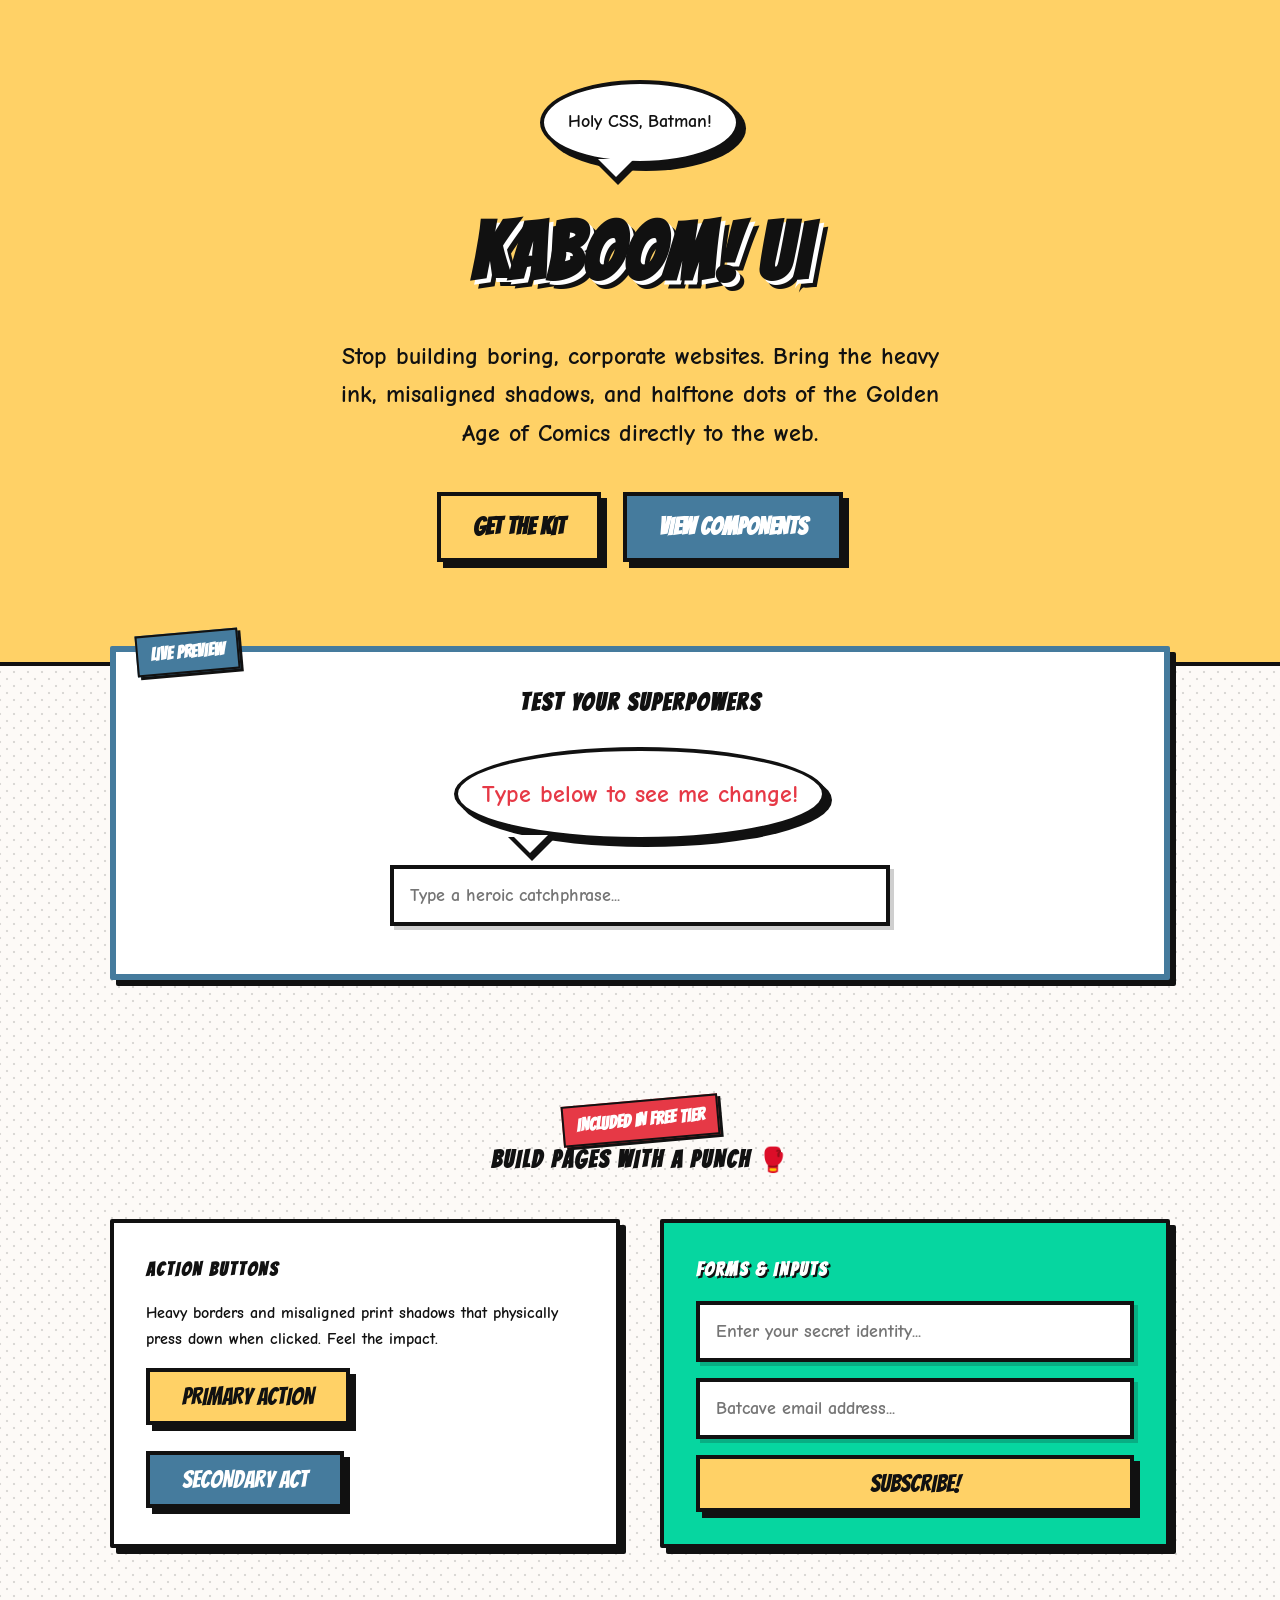
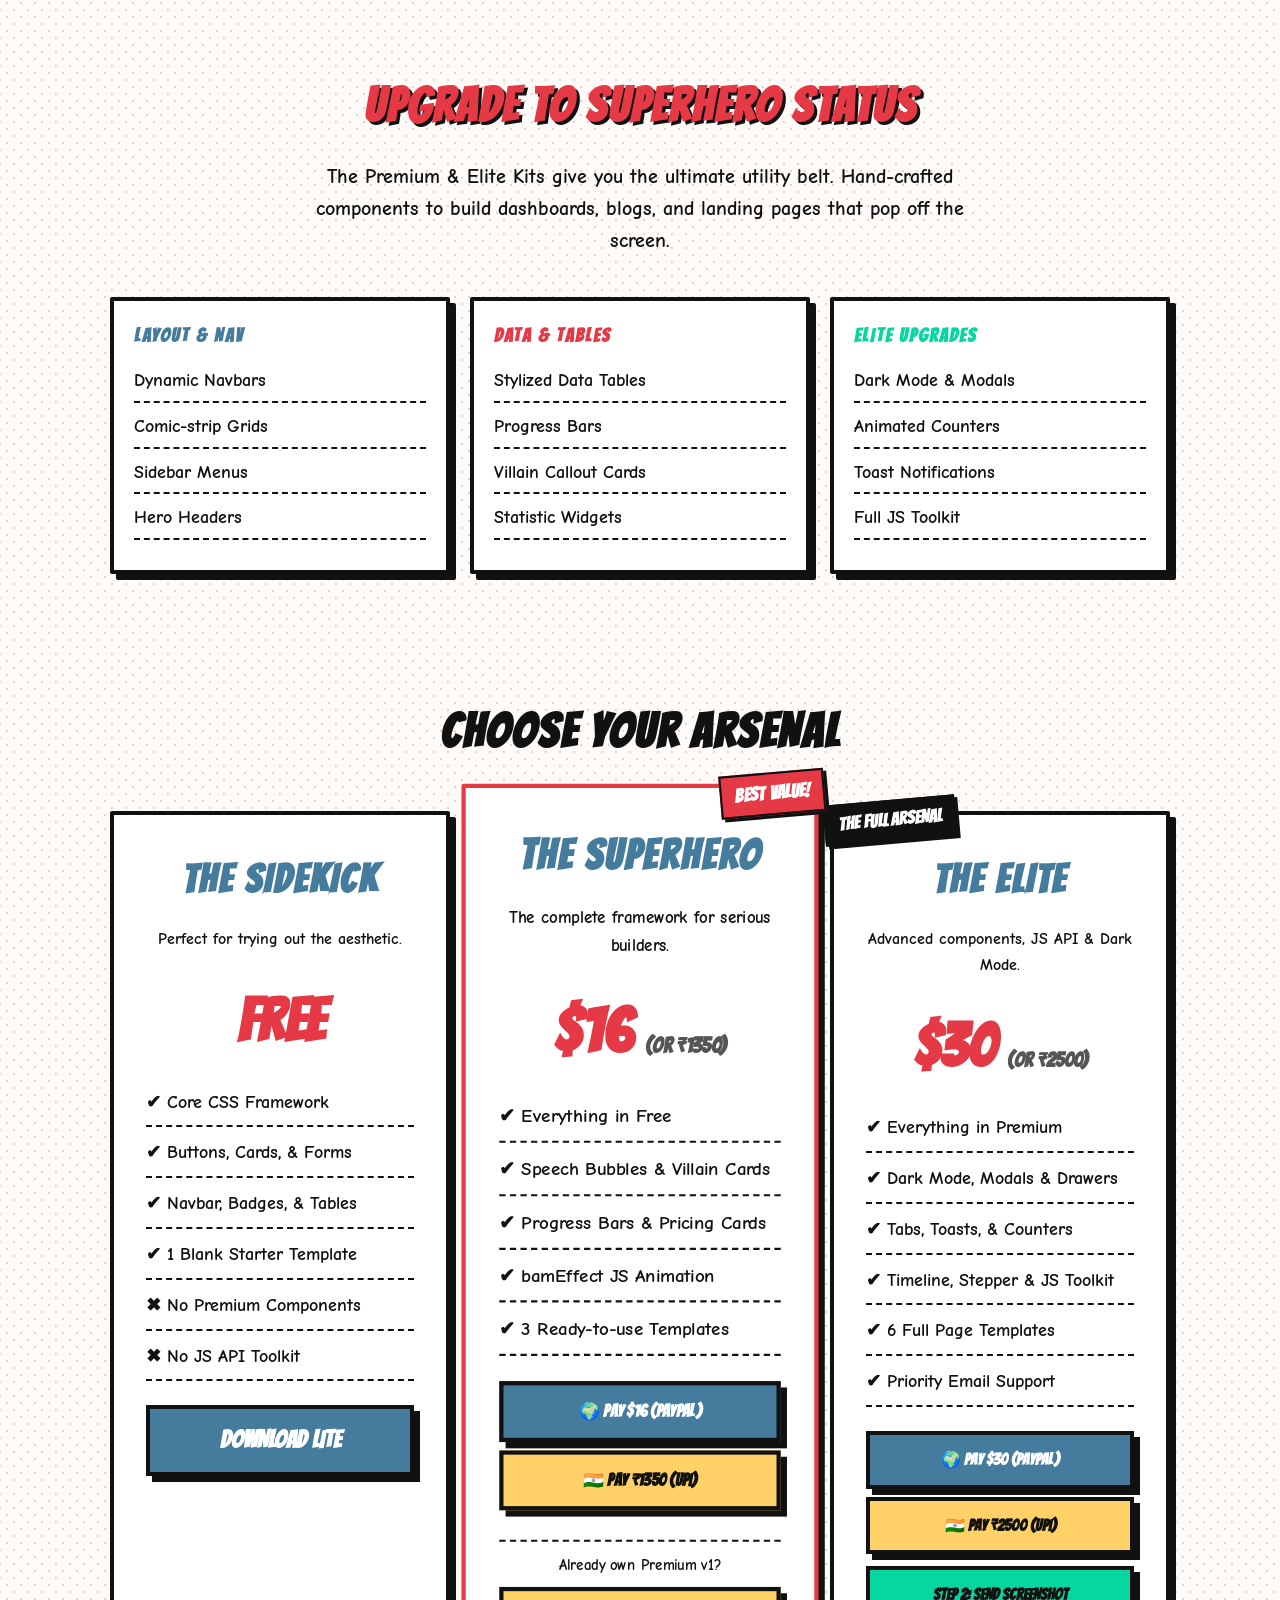
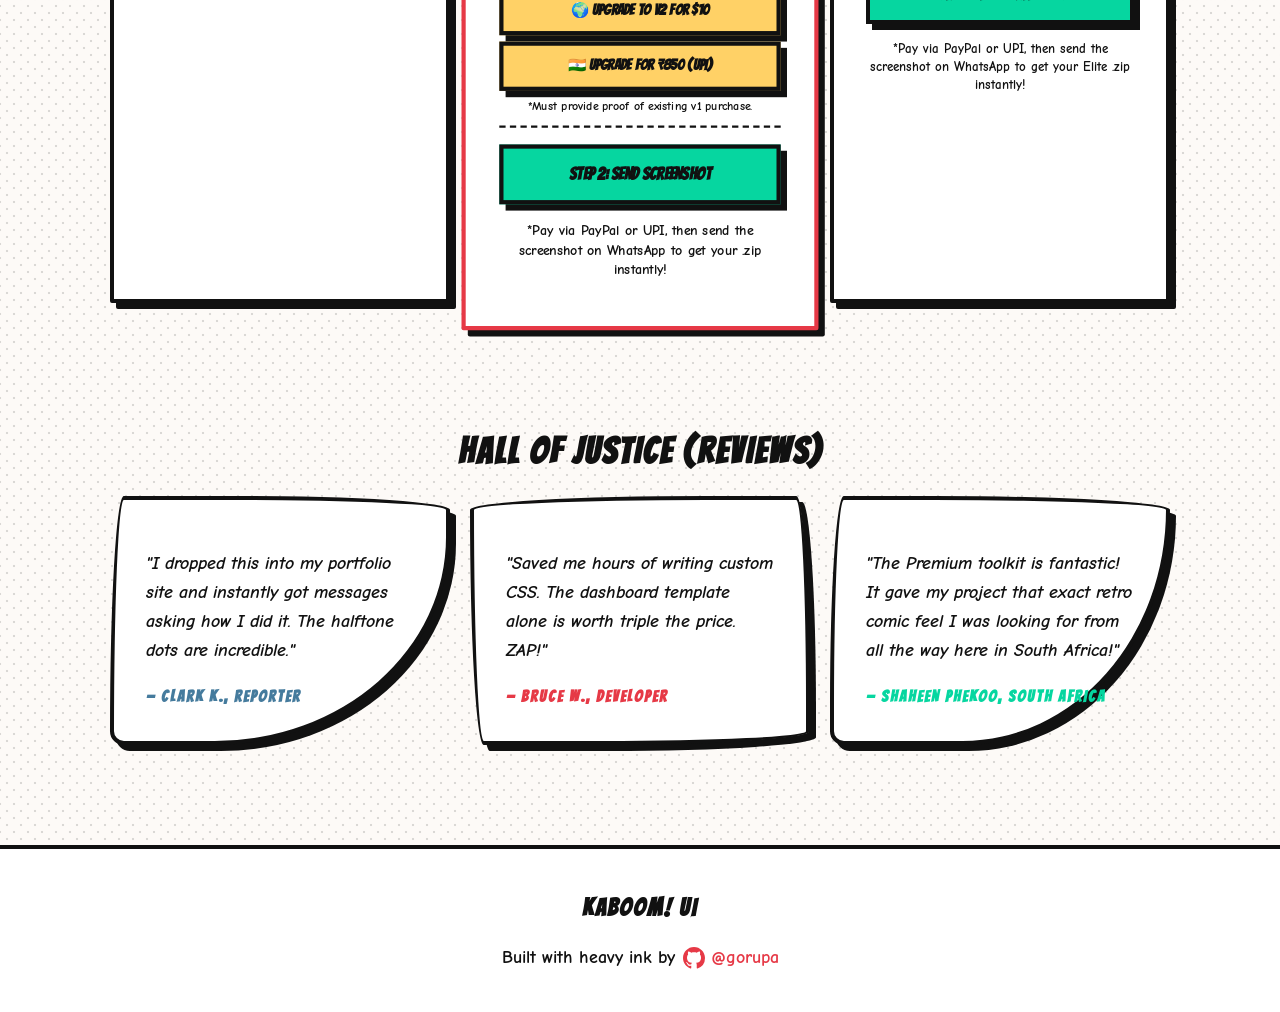
==== commit 21789140: "Update index.html" ====
--- a/index.html
+++ b/index.html
@@ -176,7 +176,7 @@
                 <h4 style="margin: 0; color: var(--k-red);">— Bruce W., Developer</h4>
             </div>
             <div class="k-card" style="border-radius: 15px 255px 225px 15px/225px 15px 255px 15px;">
-                <p style="font-size: 18px; font-style: italic;">"The Elite toolkit is fantastic! It gave my project that exact retro comic feel I was looking for from all the way here in South Africa!"</p>
+                <p style="font-size: 18px; font-style: italic;">"The Premium toolkit is fantastic! It gave my project that exact retro comic feel I was looking for from all the way here in South Africa!"</p>
                 <h4 style="margin: 0; color: var(--k-green);">— Shaheen Phekoo, South Africa</h4>
             </div>
         </div>
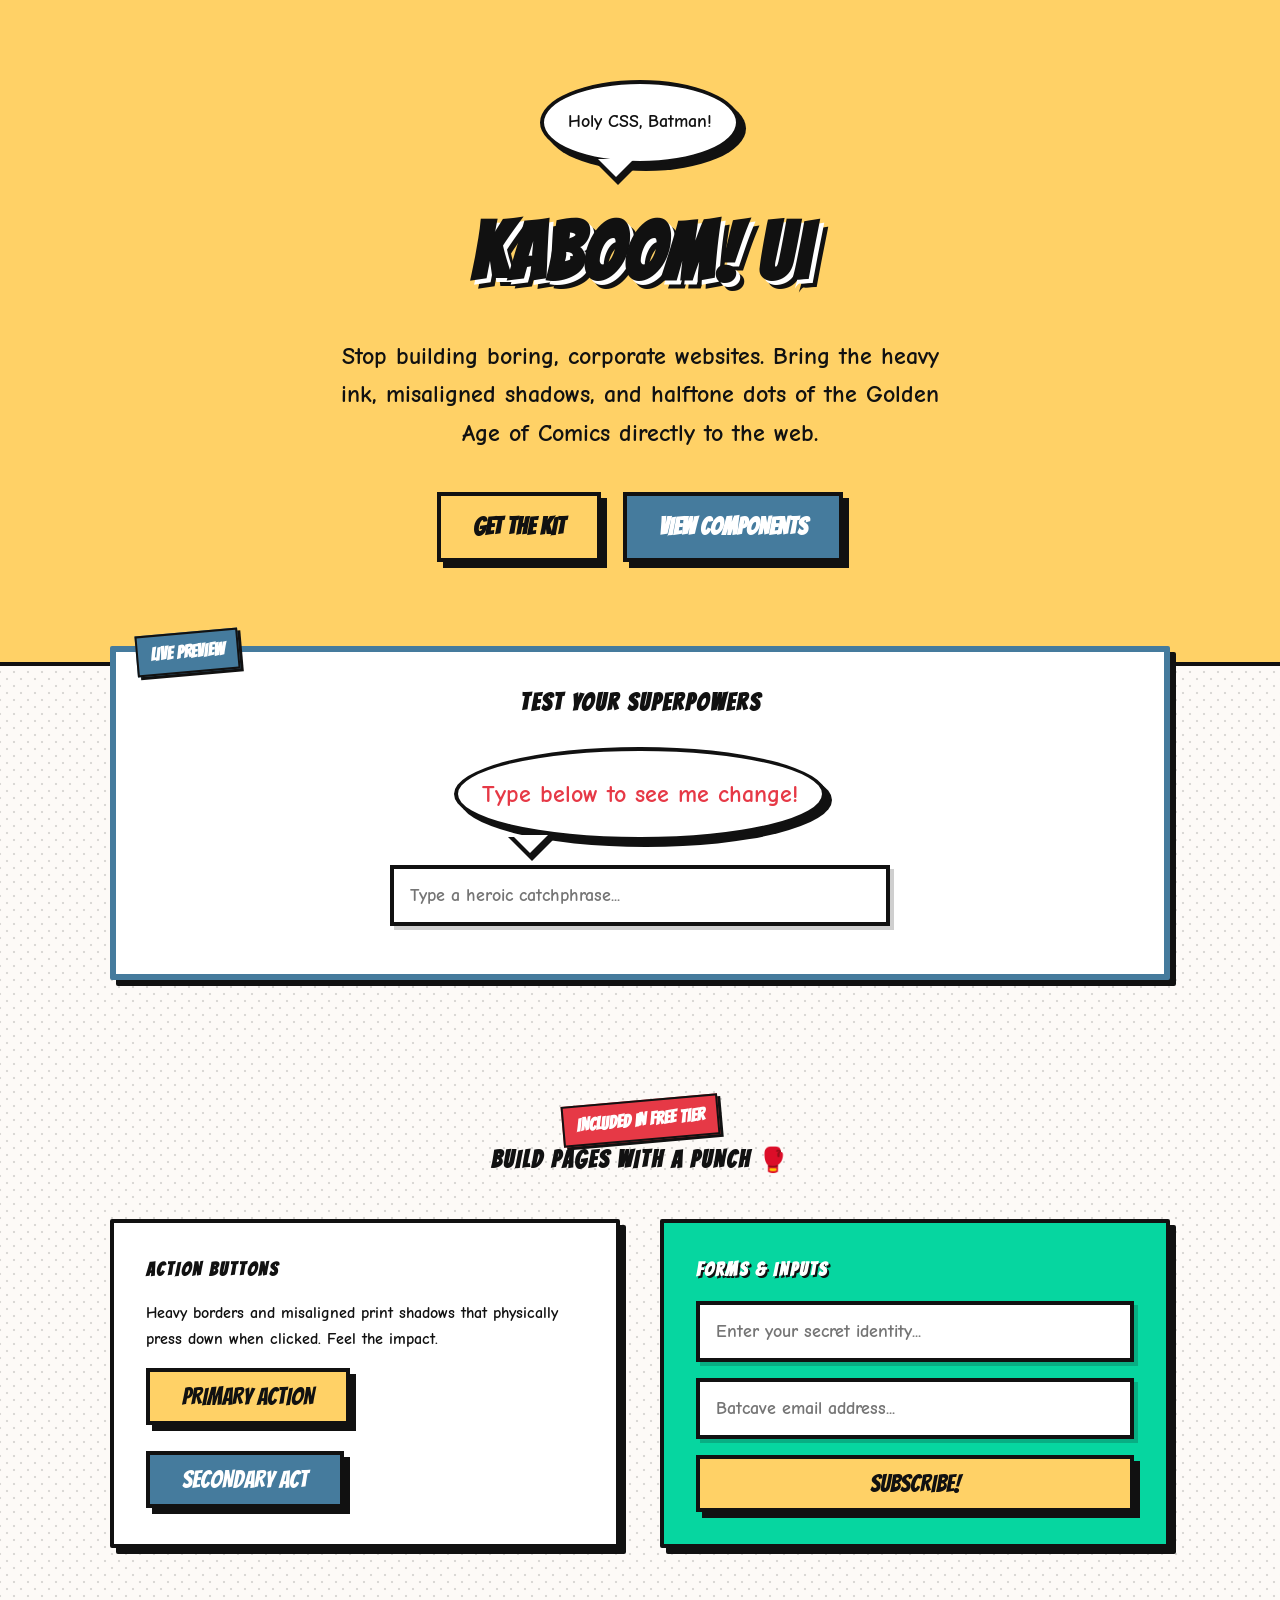
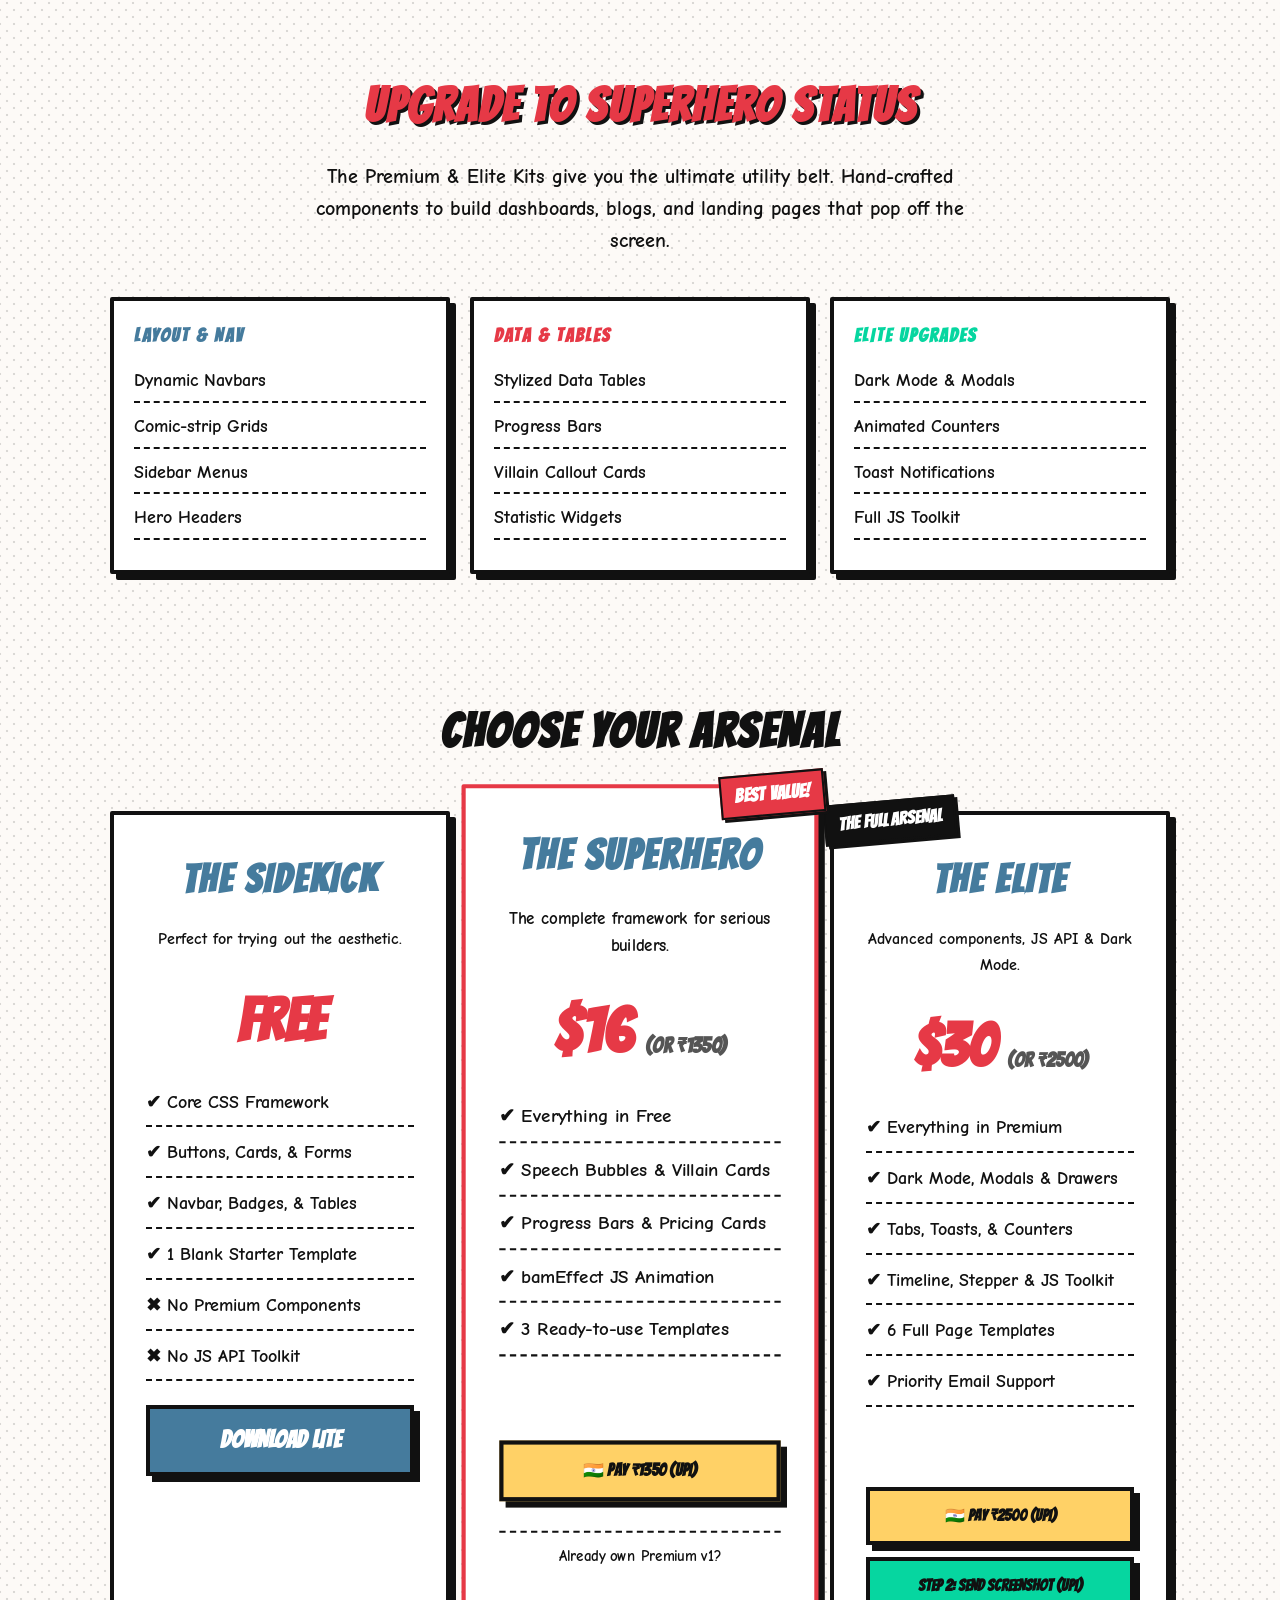
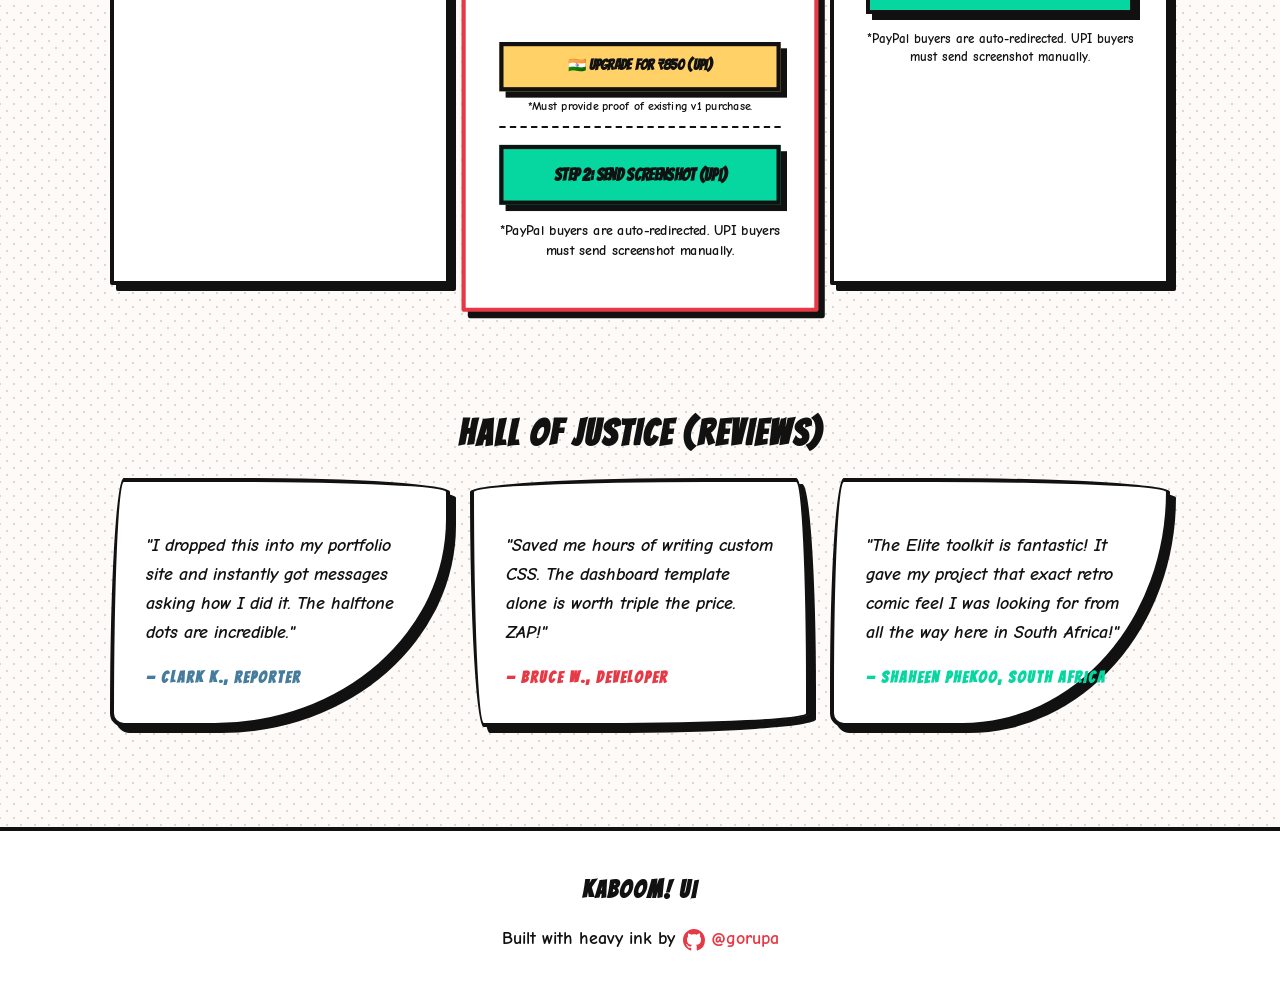
==== commit 8f83827f: "Update index.html" ====
--- a/index.html
+++ b/index.html
@@ -94,6 +94,7 @@
         
         <div class="grid-3" style="max-width: 1100px; margin: 40px auto;">
             
+            <!-- FREE TIER -->
             <div class="k-card pricing-card">
                 <h2>The Sidekick</h2>
                 <p>Perfect for trying out the aesthetic.</p>
@@ -109,6 +110,7 @@
                 <a href="https://github.com/Gorupa/kaboom-ui-kit" target="_blank" class="k-btn blue full" style="text-decoration: none;">Download Lite</a>
             </div>
 
+            <!-- PREMIUM TIER -->
             <div class="k-card pricing-card" style="transform: scale(1.05); border-color: var(--k-red); z-index: 2;">
                 <div class="k-badge" style="position: absolute; top: -15px; right: -10px;">BEST VALUE!</div>
                 <h2>The Superhero</h2>
@@ -122,22 +124,28 @@
                     <li>✔ 3 Ready-to-use Templates</li>
                 </ul>
                 
-                <a href="https://paypal.me/GKalal163/16" target="_blank" class="k-btn full" style="background-color: var(--k-blue); color: var(--k-white); text-decoration: none; display: inline-block; font-size: 16px; margin-bottom: 8px;">🌍 Pay $16 (PayPal)</a>
+                <!-- PayPal Smart Button Container for Premium -->
+                <div id="paypal-button-premium" style="margin-bottom: 8px; position: relative; z-index: 10; min-height: 48px;"></div>
                 
                 <a href="upi://pay?pa=gauravkalal@ybl&pn=Gaurav&cu=INR&am=1350&tn=KABOOM%20UI%20Premium" class="k-btn full" style="text-decoration: none; display: inline-block; font-size: 16px; margin-bottom: 12px;">🇮🇳 Pay ₹1350 (UPI)</a>
                 
+                <!-- UPGRADE OPTION FOR EXISTING USERS -->
                 <div style="border-top: 2px dashed var(--k-ink); border-bottom: 2px dashed var(--k-ink); margin: 16px 0; padding: 12px 0;">
                     <p style="font-size: 14px; font-weight: bold; margin: 0 0 8px 0; color: var(--k-ink);">Already own Premium v1?</p>
-                    <a href="https://paypal.me/GKalal163/10" target="_blank" class="k-btn full" style="background-color: var(--k-yellow); color: var(--k-ink); text-decoration: none; display: inline-block; font-size: 14px; padding: 8px;">🌍 Upgrade to v2 for $10</a>
+                    
+                    <!-- PayPal Smart Button Container for Upgrade -->
+                    <div id="paypal-button-upgrade" style="margin-bottom: 8px; position: relative; z-index: 10; min-height: 48px;"></div>
+                    
                     <a href="upi://pay?pa=gauravkalal@ybl&pn=Gaurav&cu=INR&am=850&tn=KABOOM%20UI%20Premium%20V2%20Upgrade" class="k-btn full" style="text-decoration: none; display: inline-block; font-size: 14px; padding: 8px; margin-top: 6px;">🇮🇳 Upgrade for ₹850 (UPI)</a>
                     <p style="font-size: 11px; margin: 8px 0 0 0; line-height: 1.2;">*Must provide proof of existing v1 purchase.</p>
                 </div>
 
-                <a href="https://wa.me/917339992788?text=Hey%20Gaurav!%20%F0%9F%92%A5%20I%20just%20paid%20for%20the%20KABOOM!%20Premium%20Kit.%20Here%20is%20my%20screenshot%3A" target="_blank" class="k-btn full" style="background-color: var(--k-green); text-decoration: none; display: inline-block; font-size: 16px;">Step 2: Send Screenshot</a>
-                
-                <p style="font-size: 13px; margin-top: 16px; color: var(--k-ink); font-weight: bold; line-height: 1.4;">*Pay via PayPal or UPI, then send the screenshot on WhatsApp to get your .zip instantly!</p>
-            </div>
-
+                <a href="https://wa.me/917339992788?text=Hey%20Gaurav!%20%F0%9F%92%A5%20I%20just%20paid%20for%20the%20KABOOM!%20Premium%20Kit.%20Here%20is%20my%20screenshot%3A" target="_blank" class="k-btn full" style="background-color: var(--k-green); text-decoration: none; display: inline-block; font-size: 16px;">Step 2: Send Screenshot (UPI)</a>
+                
+                <p style="font-size: 13px; margin-top: 16px; color: var(--k-ink); font-weight: bold; line-height: 1.4;">*PayPal buyers are auto-redirected. UPI buyers must send screenshot manually.</p>
+            </div>
+
+            <!-- ELITE TIER -->
             <div class="k-card pricing-card" style="border-color: var(--k-ink);">
                 <div class="k-badge" style="position: absolute; top: -15px; left: -10px; background: var(--k-ink); color: var(--k-white);">THE FULL ARSENAL</div>
                 <h2>The Elite</h2>
@@ -152,13 +160,14 @@
                     <li>✔ Priority Email Support</li>
                 </ul>
                 
-                <a href="https://paypal.me/GKalal163/30" target="_blank" class="k-btn full" style="background-color: var(--k-blue); color: var(--k-white); text-decoration: none; display: inline-block; font-size: 16px; margin-bottom: 8px;">🌍 Pay $30 (PayPal)</a>
+                <!-- PayPal Smart Button Container for Elite -->
+                <div id="paypal-button-elite" style="margin-bottom: 8px; position: relative; z-index: 10; min-height: 48px;"></div>
 
                 <a href="upi://pay?pa=gauravkalal@ybl&pn=Gaurav&cu=INR&am=2500&tn=KABOOM%20UI%20Elite" class="k-btn full" style="text-decoration: none; display: inline-block; font-size: 16px; margin-bottom: 12px;">🇮🇳 Pay ₹2500 (UPI)</a>
                 
-                <a href="https://wa.me/917339992788?text=Hey%20Gaurav!%20%F0%9F%92%A5%20I%20just%20paid%20for%20the%20KABOOM!%20Elite%20Kit.%20Here%20is%20my%20screenshot%3A" target="_blank" class="k-btn full" style="background-color: var(--k-green); text-decoration: none; display: inline-block; font-size: 16px;">Step 2: Send Screenshot</a>
-                
-                <p style="font-size: 13px; margin-top: 16px; color: var(--k-ink); font-weight: bold; line-height: 1.4;">*Pay via PayPal or UPI, then send the screenshot on WhatsApp to get your Elite .zip instantly!</p>
+                <a href="https://wa.me/917339992788?text=Hey%20Gaurav!%20%F0%9F%92%A5%20I%20just%20paid%20for%20the%20KABOOM!%20Elite%20Kit.%20Here%20is%20my%20screenshot%3A" target="_blank" class="k-btn full" style="background-color: var(--k-green); text-decoration: none; display: inline-block; font-size: 16px;">Step 2: Send Screenshot (UPI)</a>
+                
+                <p style="font-size: 13px; margin-top: 16px; color: var(--k-ink); font-weight: bold; line-height: 1.4;">*PayPal buyers are auto-redirected. UPI buyers must send screenshot manually.</p>
             </div>
             
         </div>
@@ -176,7 +185,7 @@
                 <h4 style="margin: 0; color: var(--k-red);">— Bruce W., Developer</h4>
             </div>
             <div class="k-card" style="border-radius: 15px 255px 225px 15px/225px 15px 255px 15px;">
-                <p style="font-size: 18px; font-style: italic;">"The Premium toolkit is fantastic! It gave my project that exact retro comic feel I was looking for from all the way here in South Africa!"</p>
+                <p style="font-size: 18px; font-style: italic;">"The Elite toolkit is fantastic! It gave my project that exact retro comic feel I was looking for from all the way here in South Africa!"</p>
                 <h4 style="margin: 0; color: var(--k-green);">— Shaheen Phekoo, South Africa</h4>
             </div>
         </div>
@@ -193,6 +202,8 @@
         </p>
     </footer>
 
+    <!-- Official PayPal SDK using your specific Client ID -->
+    <script src="https://www.paypal.com/sdk/js?client-id=AWR-vD0rPDrCeN2gfGlN7OfKljkuZ9ra2S-TKObohBorjN1pyriZ83zGp-oXcGj8VxHN53FKFpbAvOgq&currency=USD"></script>
     <script src="js/script.js"></script>
 </body>
-                </html>
+                    </html>
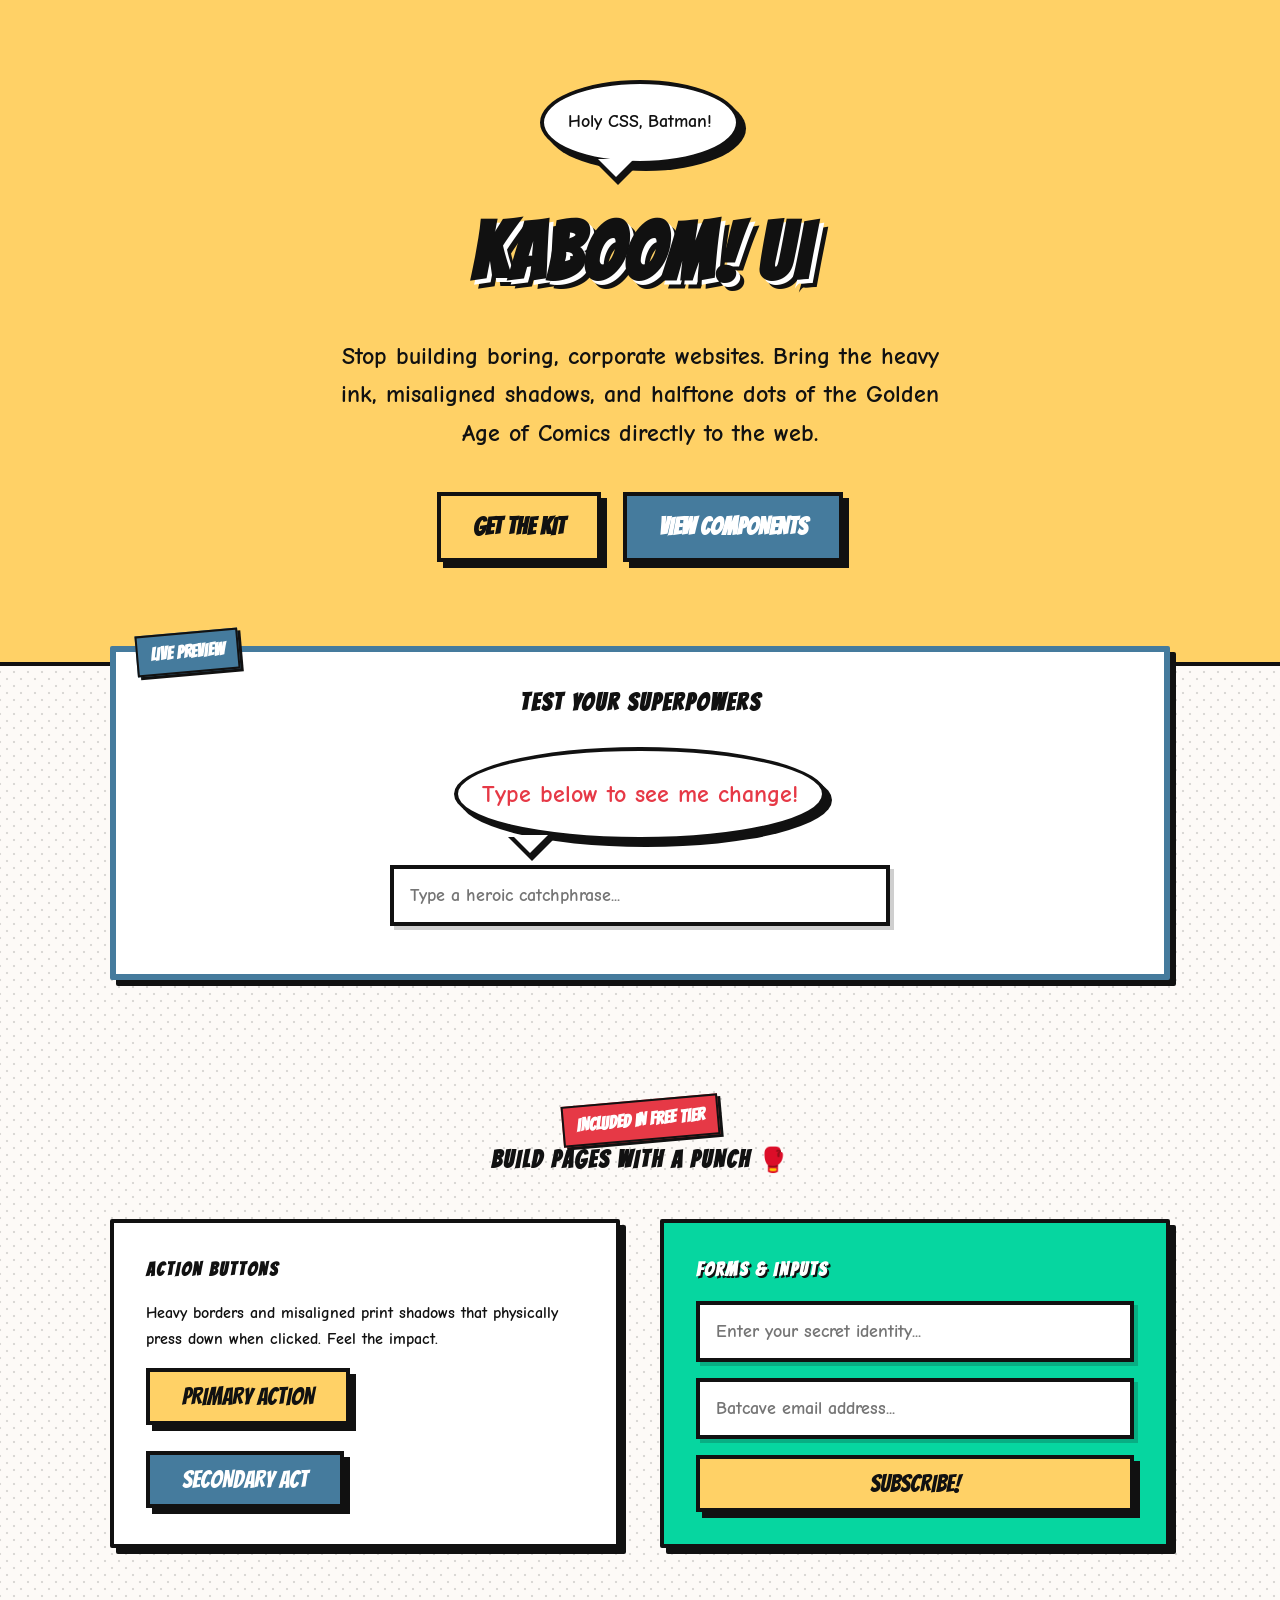
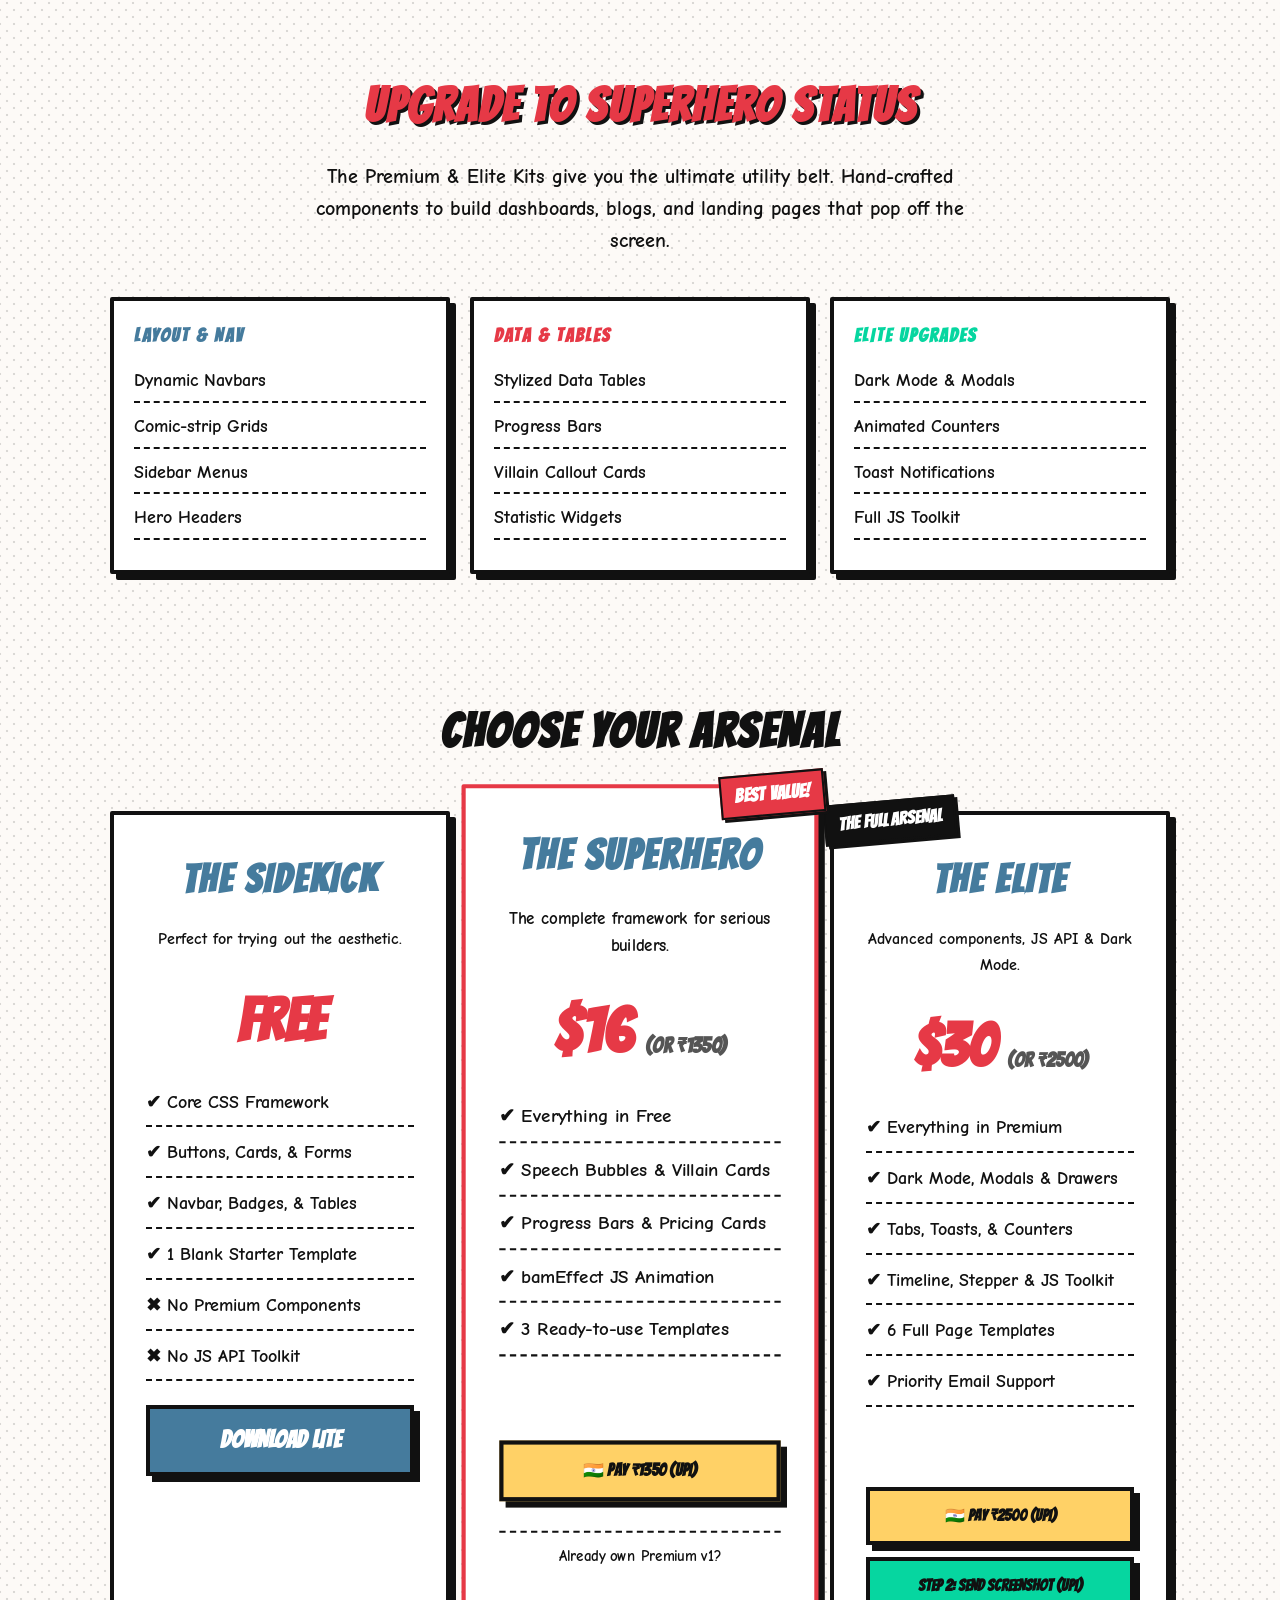
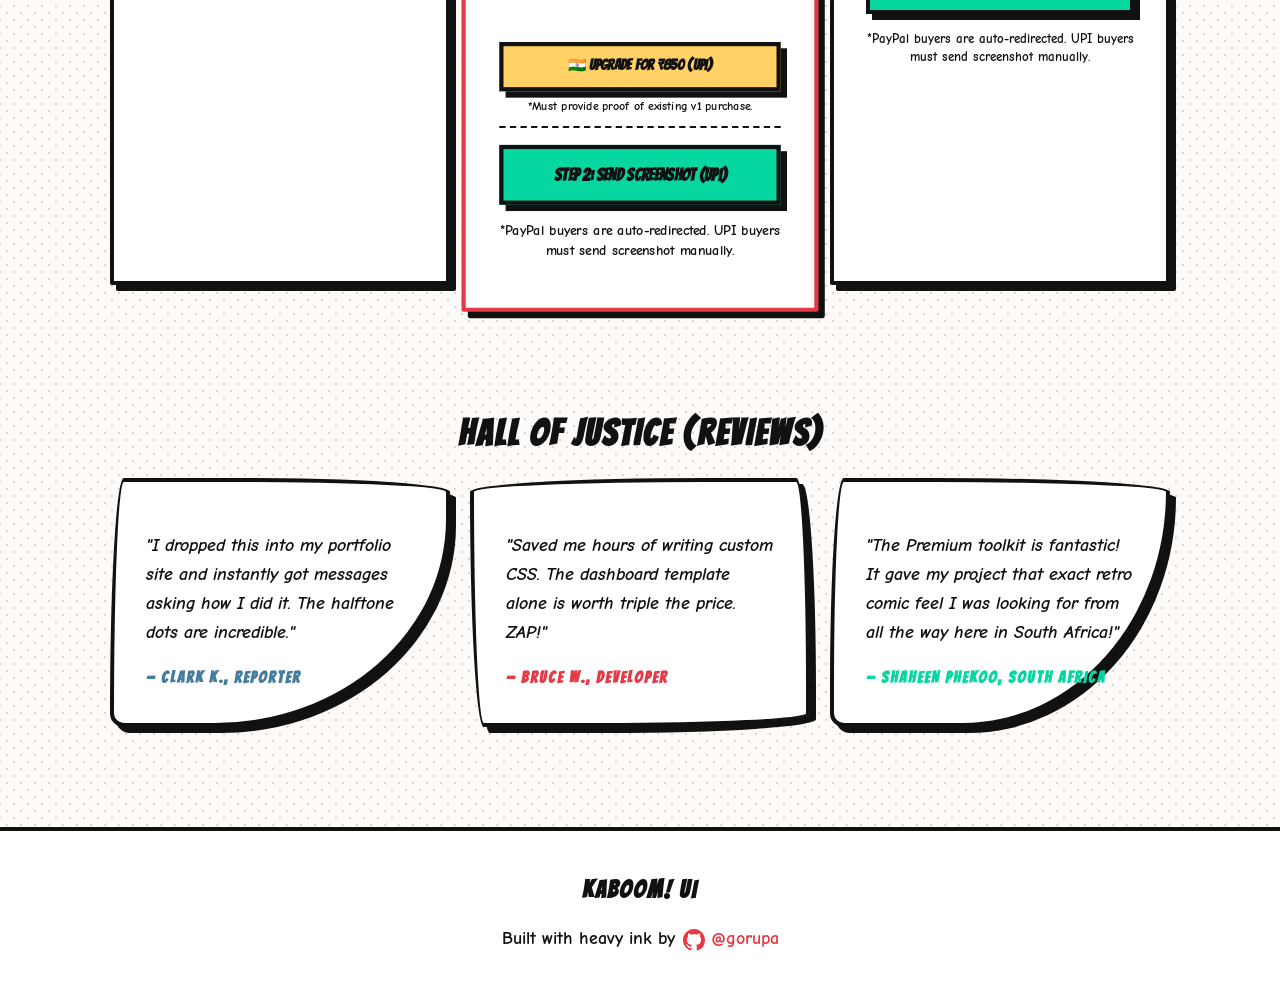
==== commit b7c71db0: "Update index.html" ====
--- a/index.html
+++ b/index.html
@@ -4,6 +4,7 @@
     <meta charset="UTF-8">
     <meta name="viewport" content="width=device-width, initial-scale=1.0">
     <title>KABOOM! UI - Retro Comic CSS Framework</title>
+    <link rel="icon" type="image/png" sizes="32x32" href="favicon-32x32.png">
     <link rel="stylesheet" href="css/comic-ui.css">
 </head>
 <body class="k-halftone">
@@ -185,7 +186,7 @@
                 <h4 style="margin: 0; color: var(--k-red);">— Bruce W., Developer</h4>
             </div>
             <div class="k-card" style="border-radius: 15px 255px 225px 15px/225px 15px 255px 15px;">
-                <p style="font-size: 18px; font-style: italic;">"The Elite toolkit is fantastic! It gave my project that exact retro comic feel I was looking for from all the way here in South Africa!"</p>
+                <p style="font-size: 18px; font-style: italic;">"The Premium toolkit is fantastic! It gave my project that exact retro comic feel I was looking for from all the way here in South Africa!"</p>
                 <h4 style="margin: 0; color: var(--k-green);">— Shaheen Phekoo, South Africa</h4>
             </div>
         </div>
@@ -206,4 +207,4 @@
     <script src="https://www.paypal.com/sdk/js?client-id=AWR-vD0rPDrCeN2gfGlN7OfKljkuZ9ra2S-TKObohBorjN1pyriZ83zGp-oXcGj8VxHN53FKFpbAvOgq&currency=USD"></script>
     <script src="js/script.js"></script>
 </body>
-                    </html>
+</html>
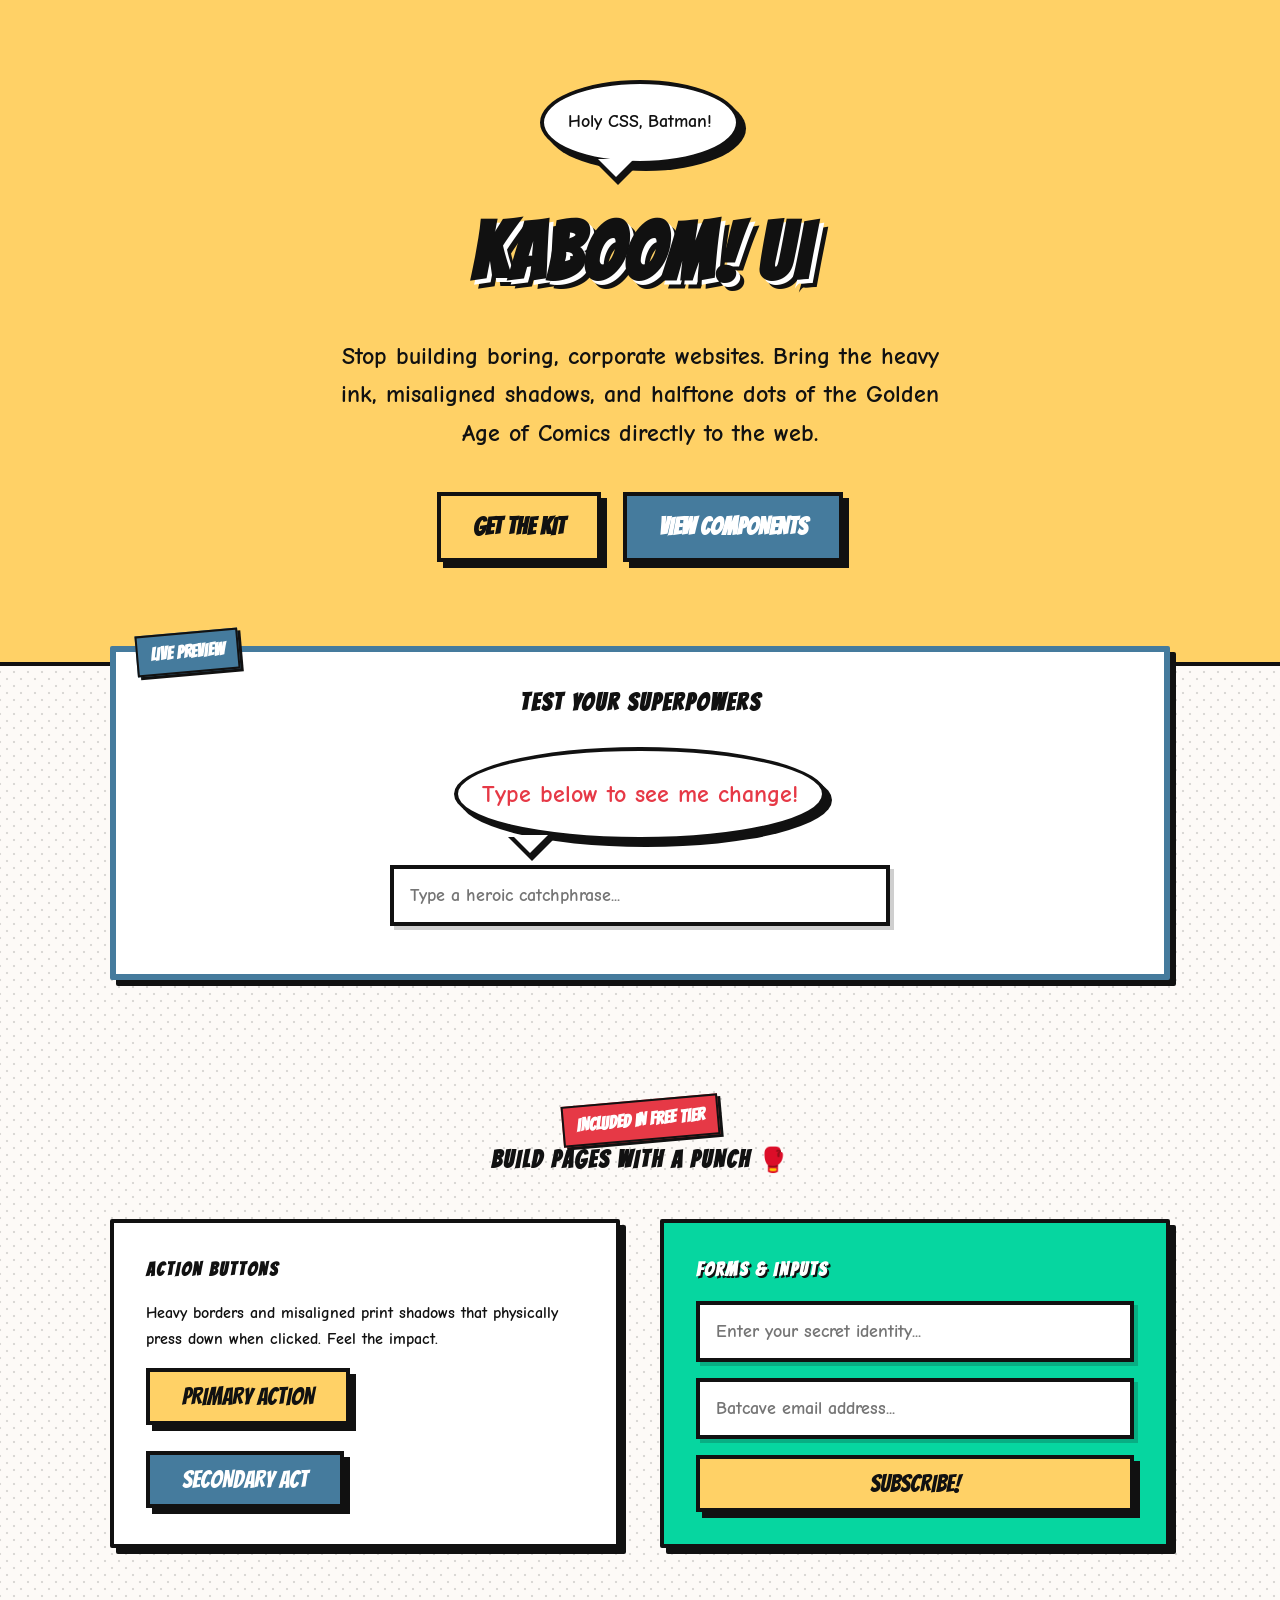
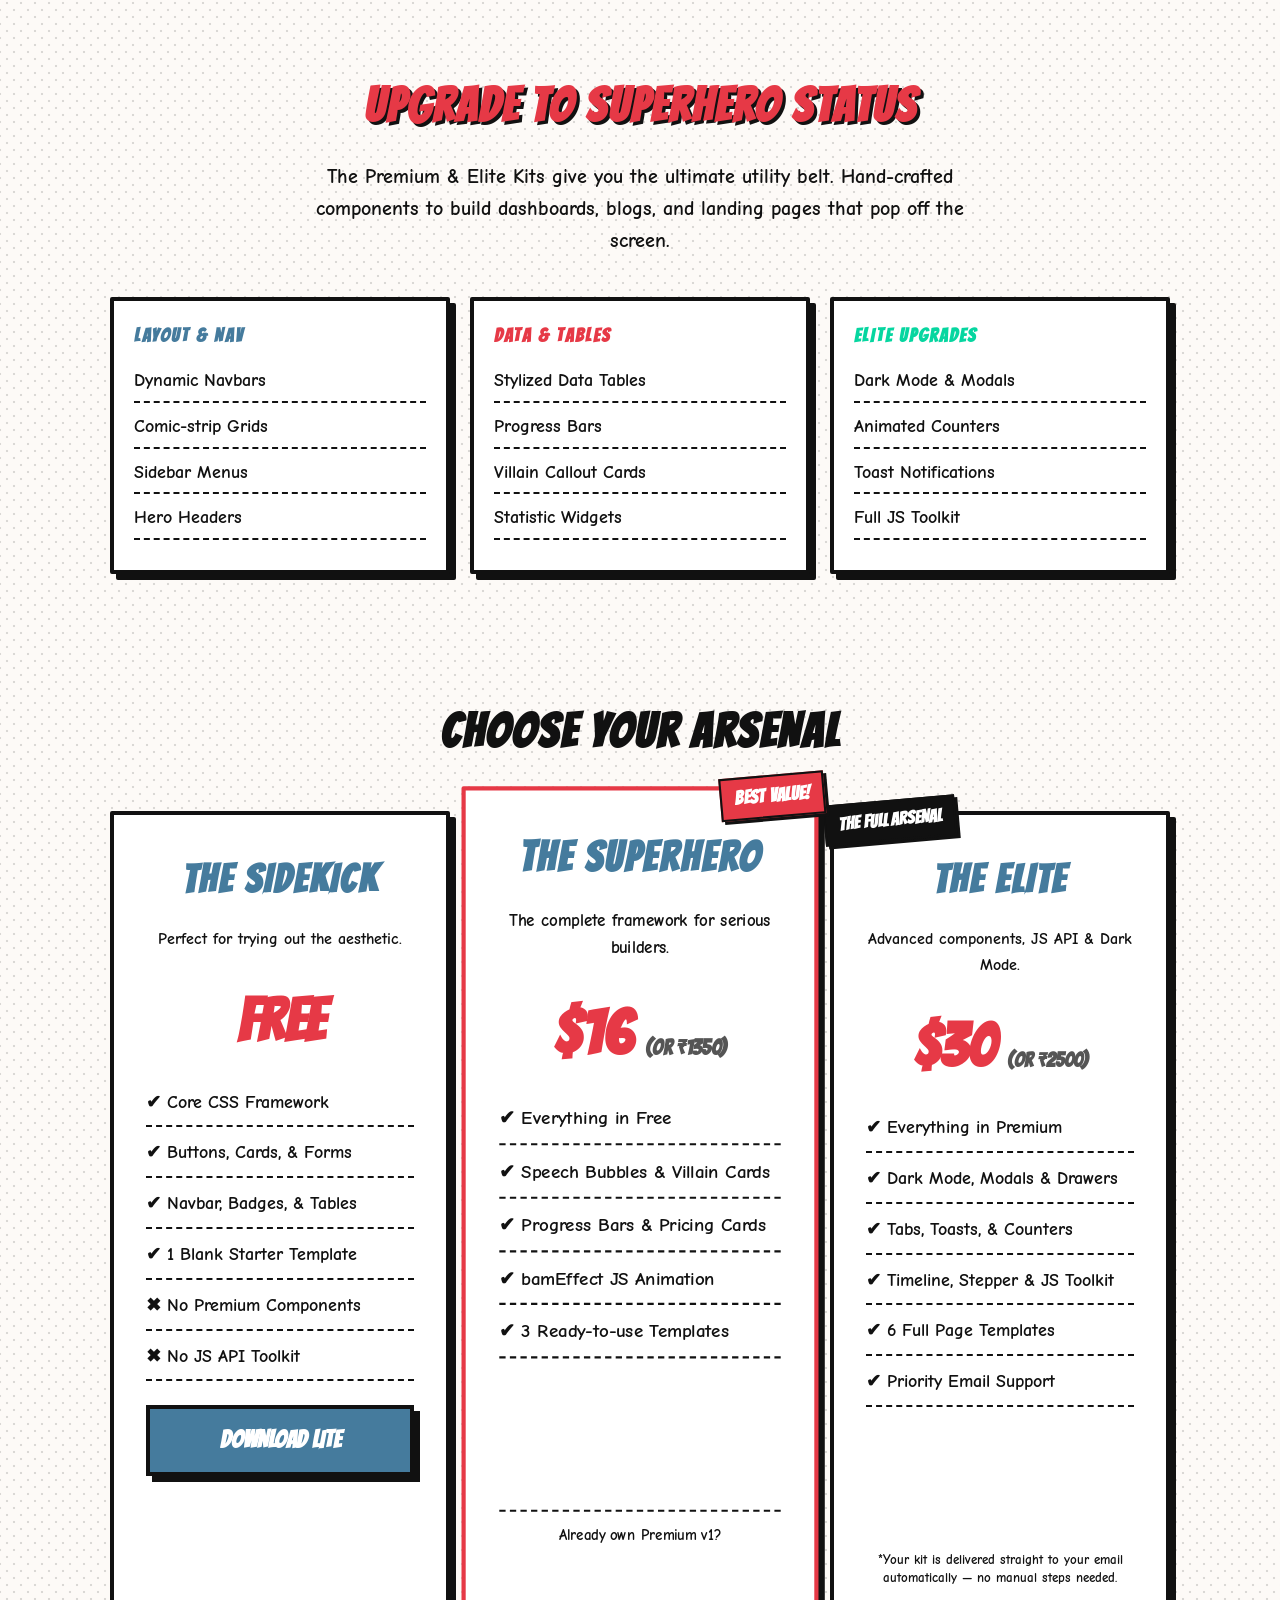
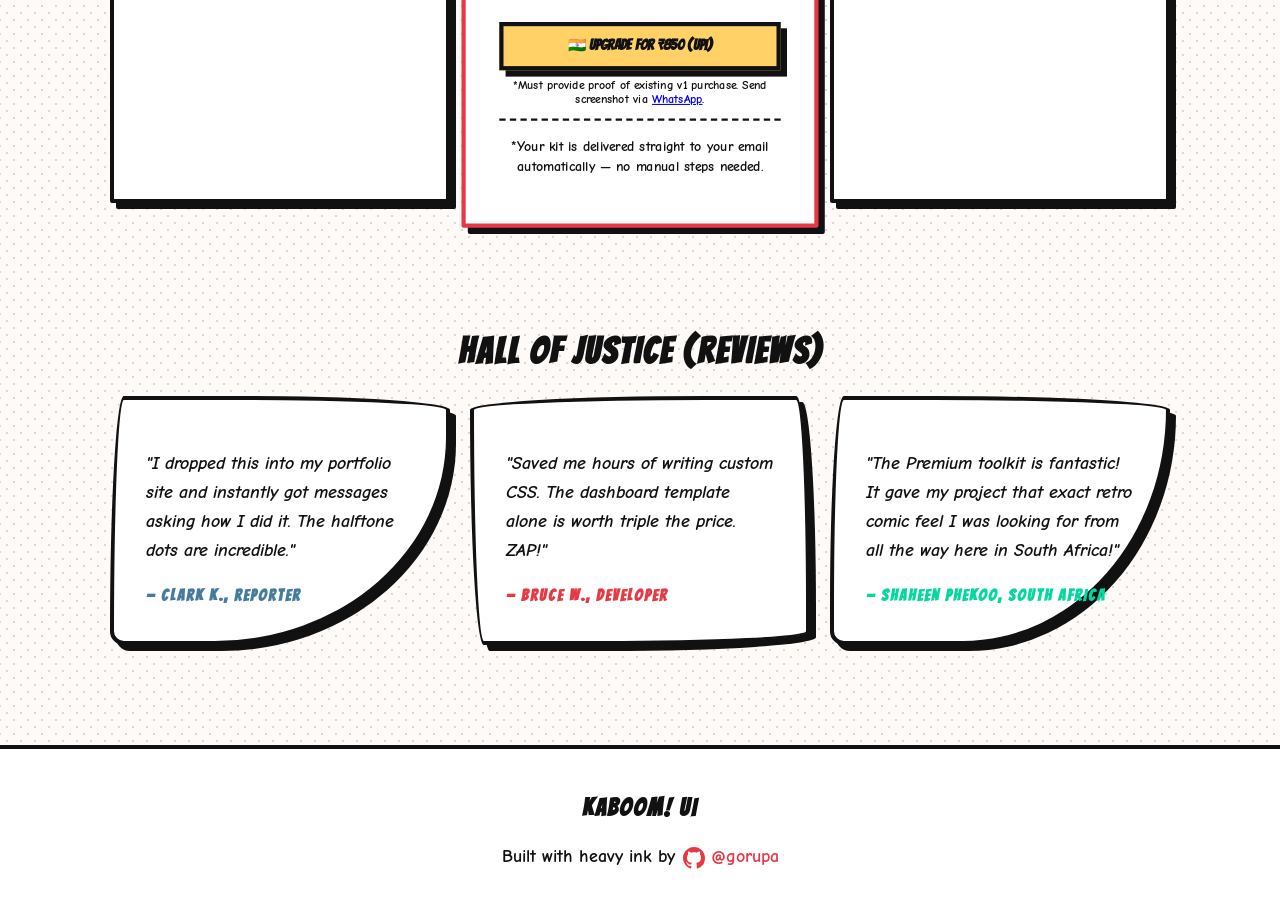
==== commit 40a5f97c: "Add files via upload" ====
--- a/index.html
+++ b/index.html
@@ -6,6 +6,11 @@
     <title>KABOOM! UI - Retro Comic CSS Framework</title>
     <link rel="icon" type="image/png" sizes="32x32" href="favicon-32x32.png">
     <link rel="stylesheet" href="css/comic-ui.css">
+    <style>
+        /* Center Razorpay payment-button iframes to match PayPal smart buttons */
+        .k-razorpay-wrap { display: flex; justify-content: center; margin-bottom: 8px; min-height: 48px; }
+        .k-razorpay-wrap form { display: flex; justify-content: center; width: 100%; }
+    </style>
 </head>
 <body class="k-halftone">
 
@@ -128,7 +133,12 @@
                 <!-- PayPal Smart Button Container for Premium -->
                 <div id="paypal-button-premium" style="margin-bottom: 8px; position: relative; z-index: 10; min-height: 48px;"></div>
                 
-                <a href="upi://pay?pa=gauravkalal@ybl&pn=Gaurav&cu=INR&am=1350&tn=KABOOM%20UI%20Premium" class="k-btn full" style="text-decoration: none; display: inline-block; font-size: 16px; margin-bottom: 12px;">🇮🇳 Pay ₹1350 (UPI)</a>
+                <!-- Razorpay Payment Button for Premium (Superhero) -->
+                <div class="k-razorpay-wrap">
+                    <form>
+                        <script src="https://checkout.razorpay.com/v1/payment-button.js" data-payment_button_id="pl_T7gKF5muslKIgS" async></script>
+                    </form>
+                </div>
                 
                 <!-- UPGRADE OPTION FOR EXISTING USERS -->
                 <div style="border-top: 2px dashed var(--k-ink); border-bottom: 2px dashed var(--k-ink); margin: 16px 0; padding: 12px 0;">
@@ -138,12 +148,10 @@
                     <div id="paypal-button-upgrade" style="margin-bottom: 8px; position: relative; z-index: 10; min-height: 48px;"></div>
                     
                     <a href="upi://pay?pa=gauravkalal@ybl&pn=Gaurav&cu=INR&am=850&tn=KABOOM%20UI%20Premium%20V2%20Upgrade" class="k-btn full" style="text-decoration: none; display: inline-block; font-size: 14px; padding: 8px; margin-top: 6px;">🇮🇳 Upgrade for ₹850 (UPI)</a>
-                    <p style="font-size: 11px; margin: 8px 0 0 0; line-height: 1.2;">*Must provide proof of existing v1 purchase.</p>
-                </div>
-
-                <a href="https://wa.me/917339992788?text=Hey%20Gaurav!%20%F0%9F%92%A5%20I%20just%20paid%20for%20the%20KABOOM!%20Premium%20Kit.%20Here%20is%20my%20screenshot%3A" target="_blank" class="k-btn full" style="background-color: var(--k-green); text-decoration: none; display: inline-block; font-size: 16px;">Step 2: Send Screenshot (UPI)</a>
-                
-                <p style="font-size: 13px; margin-top: 16px; color: var(--k-ink); font-weight: bold; line-height: 1.4;">*PayPal buyers are auto-redirected. UPI buyers must send screenshot manually.</p>
+                    <p style="font-size: 11px; margin: 8px 0 0 0; line-height: 1.2;">*Must provide proof of existing v1 purchase. Send screenshot via <a href="https://wa.me/917339992788" target="_blank">WhatsApp</a>.</p>
+                </div>
+
+                <p style="font-size: 13px; margin-top: 16px; color: var(--k-ink); font-weight: bold; line-height: 1.4;">*Your kit is delivered straight to your email automatically — no manual steps needed.</p>
             </div>
 
             <!-- ELITE TIER -->
@@ -164,11 +172,14 @@
                 <!-- PayPal Smart Button Container for Elite -->
                 <div id="paypal-button-elite" style="margin-bottom: 8px; position: relative; z-index: 10; min-height: 48px;"></div>
 
-                <a href="upi://pay?pa=gauravkalal@ybl&pn=Gaurav&cu=INR&am=2500&tn=KABOOM%20UI%20Elite" class="k-btn full" style="text-decoration: none; display: inline-block; font-size: 16px; margin-bottom: 12px;">🇮🇳 Pay ₹2500 (UPI)</a>
-                
-                <a href="https://wa.me/917339992788?text=Hey%20Gaurav!%20%F0%9F%92%A5%20I%20just%20paid%20for%20the%20KABOOM!%20Elite%20Kit.%20Here%20is%20my%20screenshot%3A" target="_blank" class="k-btn full" style="background-color: var(--k-green); text-decoration: none; display: inline-block; font-size: 16px;">Step 2: Send Screenshot (UPI)</a>
-                
-                <p style="font-size: 13px; margin-top: 16px; color: var(--k-ink); font-weight: bold; line-height: 1.4;">*PayPal buyers are auto-redirected. UPI buyers must send screenshot manually.</p>
+                <!-- Razorpay Payment Button for Elite -->
+                <div class="k-razorpay-wrap">
+                    <form>
+                        <script src="https://checkout.razorpay.com/v1/payment-button.js" data-payment_button_id="pl_T7gM1nO4DNGAXz" async></script>
+                    </form>
+                </div>
+
+                <p style="font-size: 13px; margin-top: 16px; color: var(--k-ink); font-weight: bold; line-height: 1.4;">*Your kit is delivered straight to your email automatically — no manual steps needed.</p>
             </div>
             
         </div>
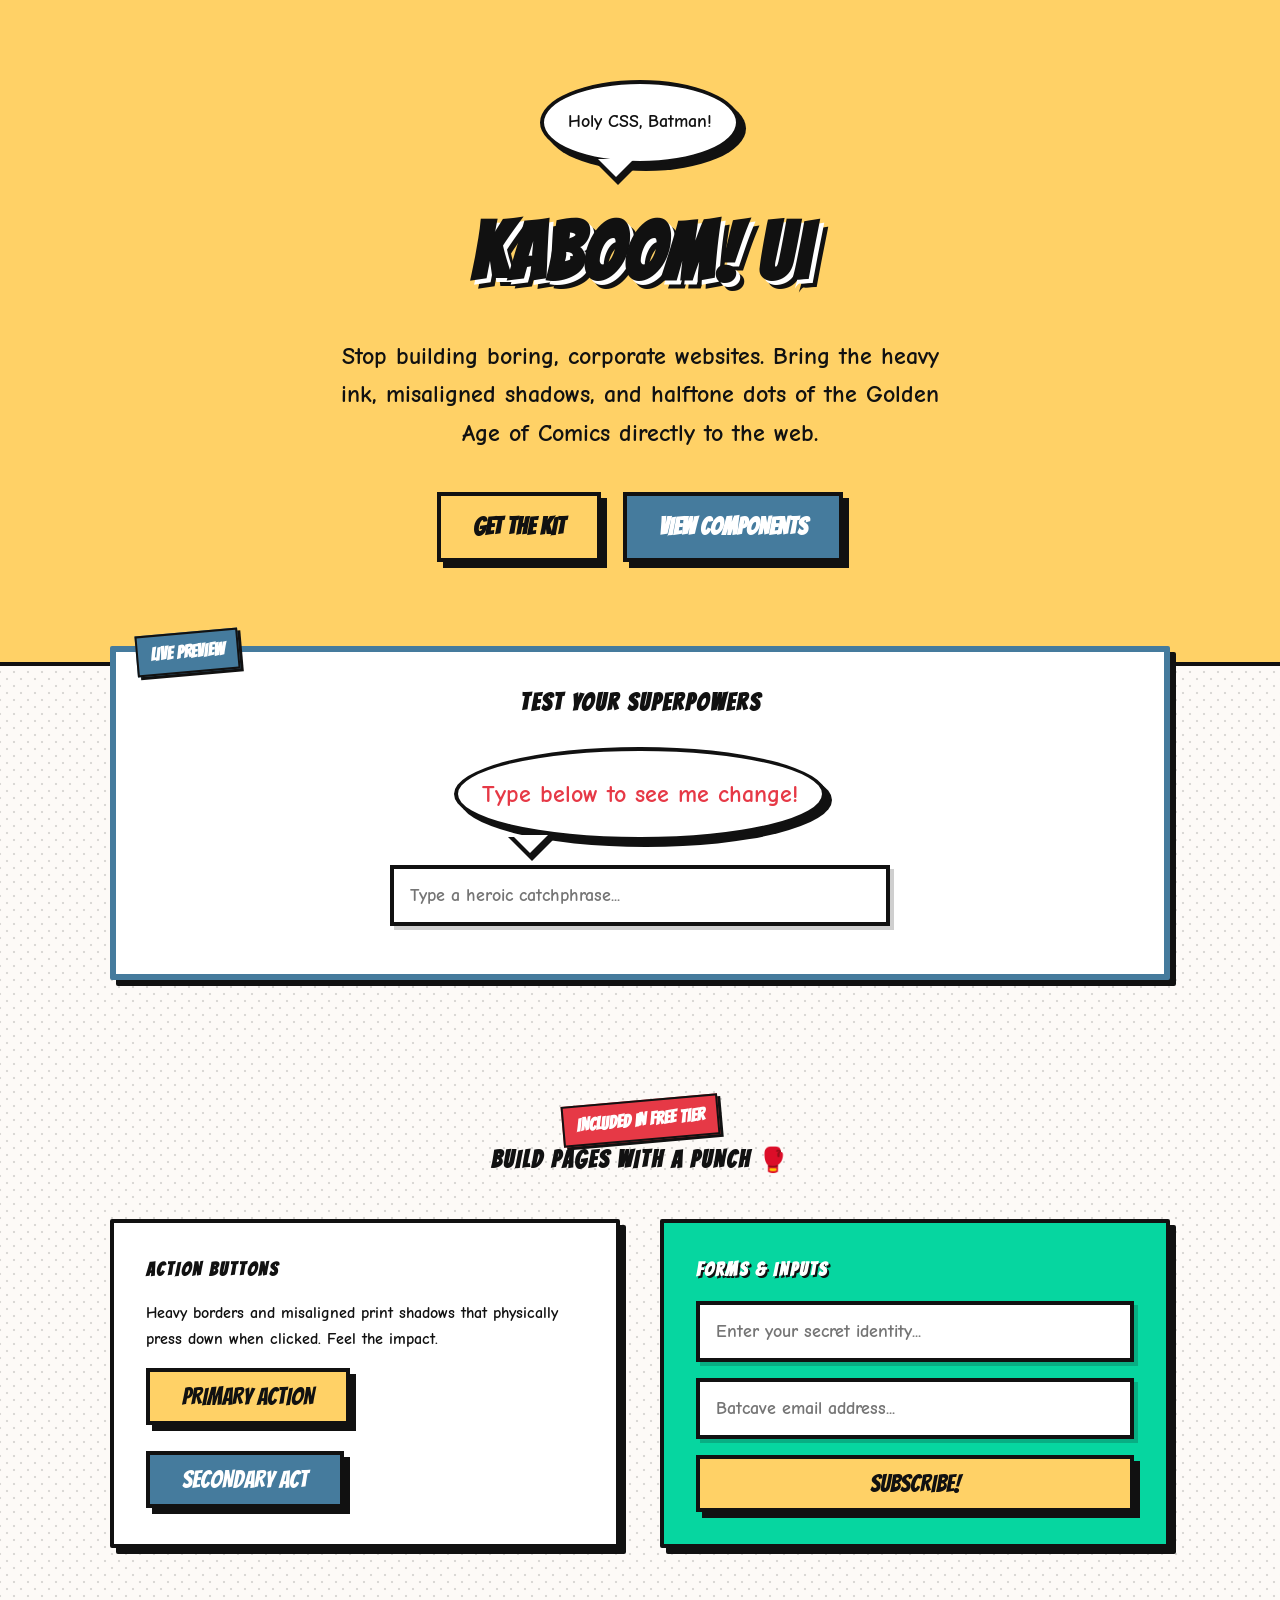
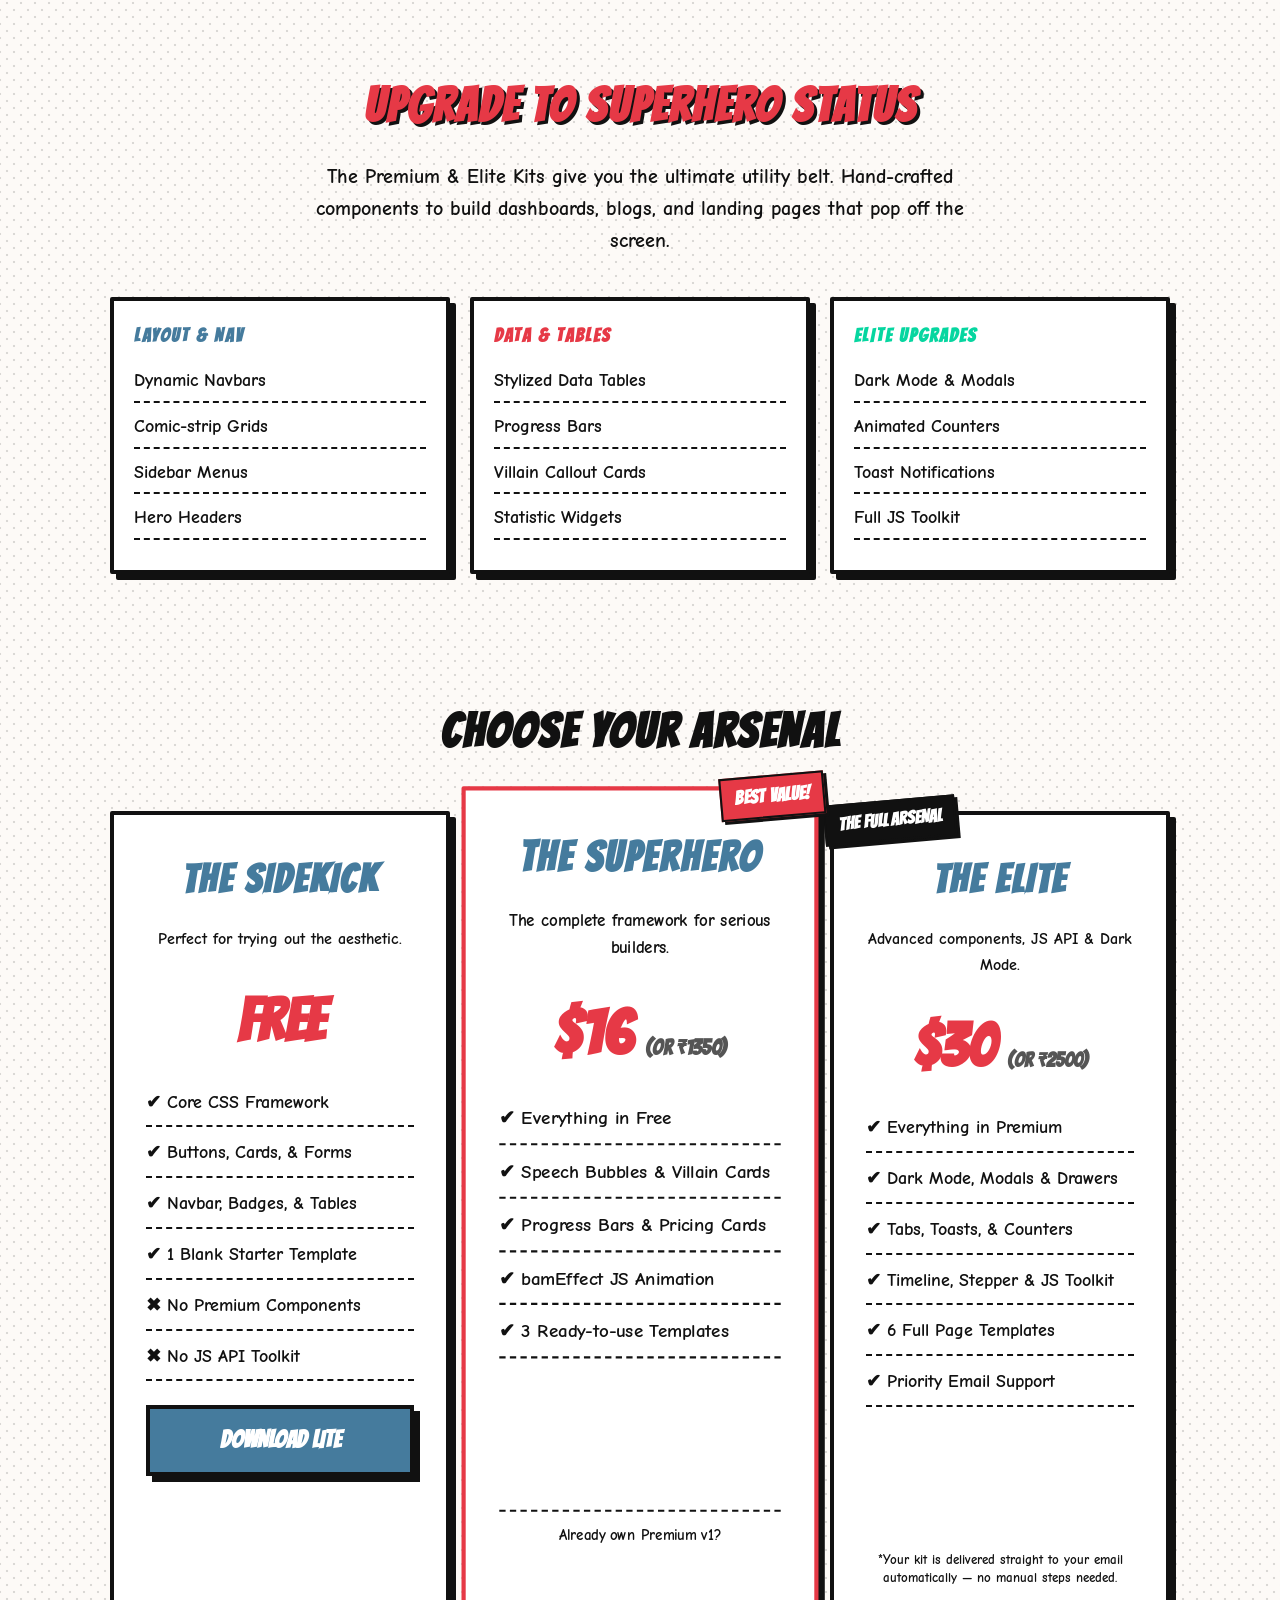
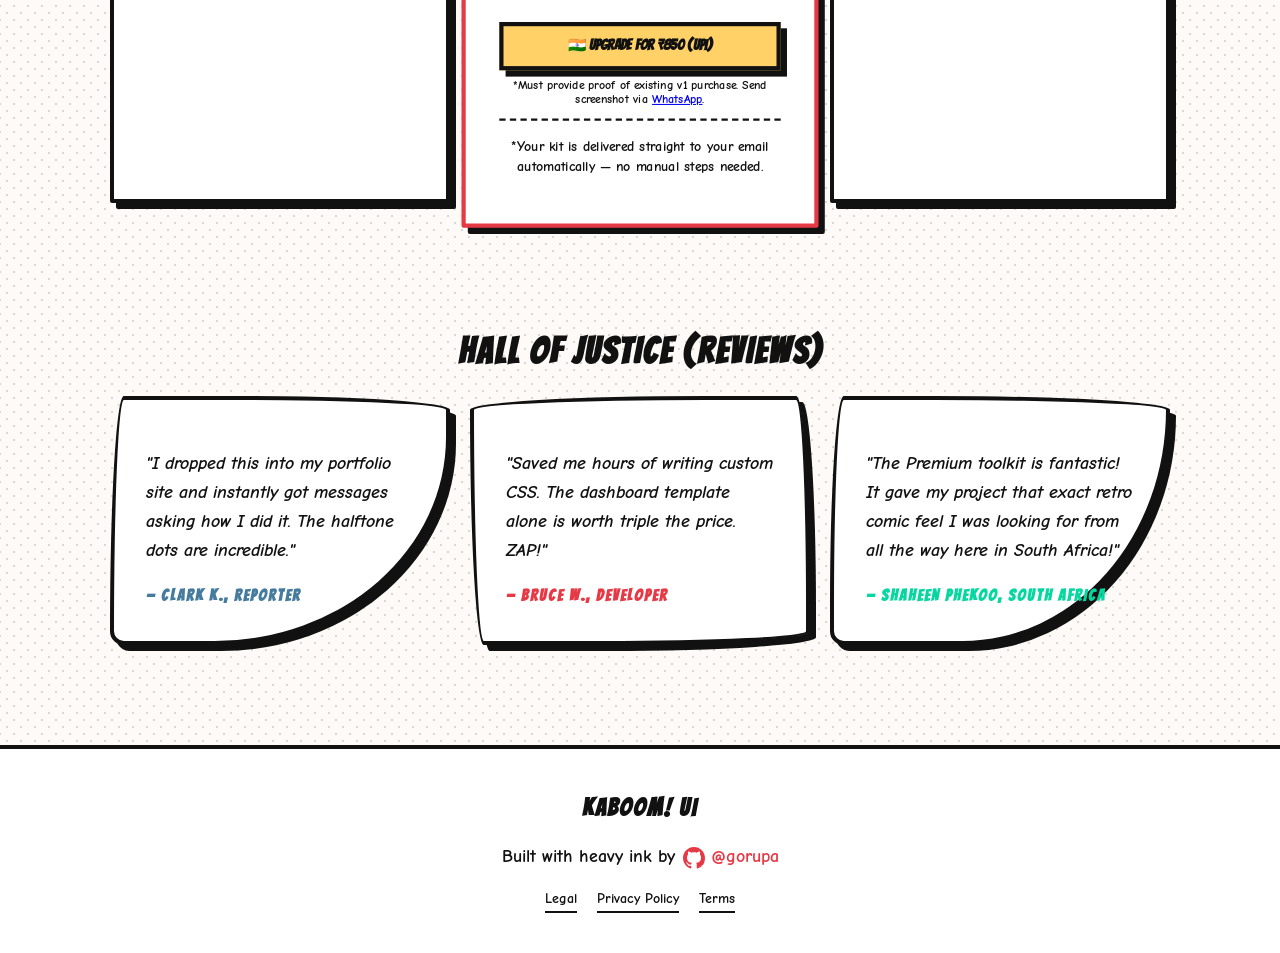
==== commit 3f82a42f: "Add files via upload" ====
--- a/index.html
+++ b/index.html
@@ -212,10 +212,15 @@
                 @gorupa
             </a>
         </p>
+        <div style="margin-top: 16px; font-size: 14px; display: flex; justify-content: center; gap: 20px; font-weight: bold;">
+            <a href="https://gorupa.github.io/Raghav-Communication/legal.html" target="_blank" style="color: var(--k-ink); text-decoration: none; border-bottom: 2px solid var(--k-ink);">Legal</a>
+            <a href="https://gorupa.github.io/Raghav-Communication/legal.html#privacy" target="_blank" style="color: var(--k-ink); text-decoration: none; border-bottom: 2px solid var(--k-ink);">Privacy Policy</a>
+            <a href="https://gorupa.github.io/Raghav-Communication/legal.html#terms" target="_blank" style="color: var(--k-ink); text-decoration: none; border-bottom: 2px solid var(--k-ink);">Terms</a>
+        </div>
     </footer>
 
     <!-- Official PayPal SDK using your specific Client ID -->
     <script src="https://www.paypal.com/sdk/js?client-id=AWR-vD0rPDrCeN2gfGlN7OfKljkuZ9ra2S-TKObohBorjN1pyriZ83zGp-oXcGj8VxHN53FKFpbAvOgq&currency=USD"></script>
     <script src="js/script.js"></script>
 </body>
-</html>
+</html>
